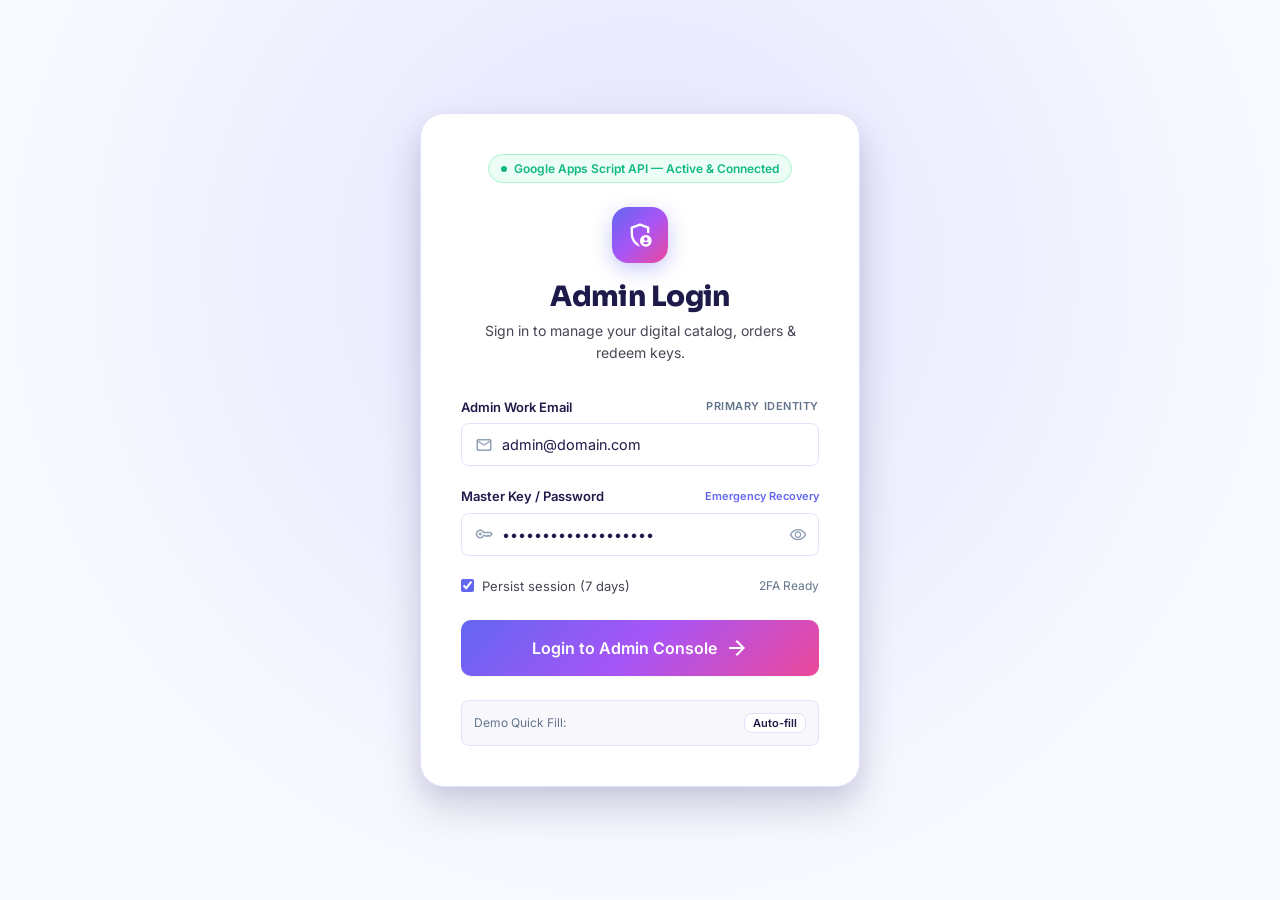
==== admin.html @ 51ca4b5e "Kosongkan seluruh data demo, sediakan dynamic categories dan empty states" ====
<!DOCTYPE html>
<html lang="id">
<head>
  <meta charset="UTF-8">
  <meta name="viewport" content="width=device-width, initial-scale=1.0">
  <title>Console Store Manager — Digital Product Store</title>
  <link rel="stylesheet" href="css/style.css">
  <style>
    /* Styling khusus Admin Screen transitions */
    .admin-tab-content { display: none; }
    .admin-tab-content.active { display: block; animation: modalFadeIn 0.2s ease-out; }
    
    /* Live Preview Floating Card inside Product Modal */
    .preview-phone-mockup {
      border: 1.5px solid var(--border-subtle);
      border-radius: var(--radius-xl);
      padding: 1rem;
      background: var(--surface-subtle);
      max-width: 320px;
    }
  </style>
</head>
<body>

  <!-- ==================== 1. LOGIN SCREEN ==================== -->
  <div id="loginScreen" style="min-height: 100vh; display: flex; align-items: center; justify-content: center; background: radial-gradient(circle at 50% 30%, rgba(99,102,241,0.15) 0%, rgba(248,249,255,1) 70%); padding: 1.5rem;">
    <div style="width: 100%; max-width: 440px; background: #ffffff; border: 1px solid var(--border-subtle); border-radius: var(--radius-2xl); padding: 2.5rem; box-shadow: var(--shadow-xl); position: relative; text-align: center;">
      
      <!-- Connected GAS API status badge -->
      <div style="display: inline-flex; align-items: center; gap: 0.4rem; background: var(--accent-success-bg); color: var(--accent-success); font-size: 0.75rem; font-weight: 600; padding: 0.25rem 0.75rem; border-radius: var(--radius-full); margin-bottom: 1.5rem; border: 1px solid var(--accent-success-border);">
        <span class="badge-dot" style="background: var(--accent-success);"></span>
        Google Apps Script API — Active & Connected
      </div>

      <div style="width: 56px; height: 56px; border-radius: var(--radius-xl); background: var(--brand-gradient); display: flex; align-items: center; justify-content: center; color: #ffffff; margin: 0 auto 1rem; box-shadow: var(--shadow-glow);">
        <span class="material-symbols-outlined" style="font-size: 28px;">admin_panel_settings</span>
      </div>

      <h1 style="font-size: 1.75rem; font-weight: 800; margin-bottom: 0.35rem;">Admin Login</h1>
      <p style="color: var(--text-secondary); font-size: 0.875rem; margin-bottom: 2rem;">
        Sign in to manage your digital catalog, orders & redeem keys.
      </p>

      <form id="loginForm" style="text-align: left;">
        <div class="form-group">
          <div style="display: flex; justify-content: space-between; align-items: center; margin-bottom: 0.35rem;">
            <label class="form-label" for="adminEmail" style="margin-bottom: 0;">Admin Work Email</label>
            <span style="font-size: 0.6875rem; font-weight: 600; color: var(--text-tertiary); letter-spacing: 0.05em;">PRIMARY IDENTITY</span>
          </div>
          <div style="position: relative;">
            <span class="material-symbols-outlined" style="position: absolute; left: 0.85rem; top: 50%; transform: translateY(-50%); color: var(--text-muted); font-size: 18px;">mail</span>
            <input type="email" id="adminEmail" class="form-control" style="padding-left: 2.5rem;" required value="admin@domain.com">
          </div>
        </div>

        <div class="form-group">
          <div style="display: flex; justify-content: space-between; align-items: center; margin-bottom: 0.35rem;">
            <label class="form-label" for="adminPassword" style="margin-bottom: 0;">Master Key / Password</label>
            <a href="#" onclick="alert('Gunakan password yang Anda atur pada file CONFIG di Code.gs GAS.'); return false;" style="font-size: 0.6875rem; color: var(--primary-indigo); font-weight: 600;">Emergency Recovery</a>
          </div>
          <div style="position: relative;">
            <span class="material-symbols-outlined" style="position: absolute; left: 0.85rem; top: 50%; transform: translateY(-50%); color: var(--text-muted); font-size: 18px;">key</span>
            <input type="password" id="adminPassword" class="form-control" style="padding-left: 2.5rem; padding-right: 2.5rem;" required value="password_admin_anda">
            <button type="button" id="togglePasswordBtn" style="position: absolute; right: 0.75rem; top: 50%; transform: translateY(-50%); background: none; border: none; color: var(--text-muted); cursor: pointer;">
              <span class="material-symbols-outlined" style="font-size: 18px;">visibility</span>
            </button>
          </div>
        </div>

        <div style="display: flex; justify-content: space-between; align-items: center; margin-bottom: 1.5rem; font-size: 0.8125rem;">
          <label style="display: flex; align-items: center; gap: 0.5rem; cursor: pointer; color: var(--text-secondary);">
            <input type="checkbox" id="persistSession" checked style="accent-color: var(--primary-indigo);">
            Persist session (7 days)
          </label>
          <span style="color: var(--text-tertiary); font-size: 0.75rem;">2FA Ready</span>
        </div>

        <button type="submit" id="btnLoginSubmit" class="btn btn-primary btn-lg" style="width: 100%; font-size: 1rem;">
          <span>Login to Admin Console</span>
          <span class="material-symbols-outlined">arrow_forward</span>
        </button>

        <!-- Demo auto-fill banner -->
        <div style="margin-top: 1.5rem; background: var(--surface-subtle); border: 1px solid var(--border-subtle); border-radius: var(--radius-md); padding: 0.75rem; display: flex; align-items: center; justify-content: space-between; font-size: 0.75rem;">
          <span style="color: var(--text-tertiary);">Demo Quick Fill:</span>
          <button type="button" class="btn btn-secondary btn-sm" id="btnAutoFillDemo" style="padding: 0.2rem 0.5rem; font-size: 0.6875rem;">
            Auto-fill
          </button>
        </div>

        <div id="loginError" style="margin-top: 1rem; color: var(--accent-danger); font-size: 0.8125rem; text-align: center; display: none;"></div>
      </form>
    </div>
  </div>

  <!-- ==================== 2. MAIN ADMIN DASHBOARD ==================== -->
  <div id="dashboardScreen" class="admin-wrapper" style="display: none;">
    
    <!-- Dark Persistent Sidebar (Linear/Stripe Style) -->
    <aside class="admin-sidebar">
      <div class="sidebar-header">
        <a href="#" class="sidebar-brand">
          <div style="width: 28px; height: 28px; border-radius: var(--radius-sm); background: var(--brand-gradient); display: flex; align-items: center; justify-content: center;">
            <span class="material-symbols-outlined" style="font-size: 16px; color: #fff;">token</span>
          </div>
          <span>DigitalStore</span>
        </a>
        <span class="sidebar-version-pill">GAS v2.4</span>
      </div>

      <ul class="sidebar-nav">
        <li>
          <a class="sidebar-link active" data-tab="overview">
            <div class="sidebar-link-content">
              <span class="material-symbols-outlined">dashboard</span>
              <span>Dashboard Overview</span>
            </div>
          </a>
        </li>
        <li>
          <a class="sidebar-link" data-tab="products">
            <div class="sidebar-link-content">
              <span class="material-symbols-outlined">inventory_2</span>
              <span>Products</span>
            </div>
            <span class="sidebar-count-badge" id="sidebarProductCount" style="background: rgba(255,255,255,0.1); color: #fff;">0</span>
          </a>
        </li>
        <li>
          <a class="sidebar-link" data-tab="orders">
            <div class="sidebar-link-content">
              <span class="material-symbols-outlined">receipt_long</span>
              <span>Orders & Redeem</span>
            </div>
            <span class="sidebar-count-badge" id="sidebarOrderPendingCount" style="background: var(--accent-pending); color: #fff;">0 Pending</span>
          </a>
        </li>
        <li>
          <a class="sidebar-link" data-tab="testimonials">
            <div class="sidebar-link-content">
              <span class="material-symbols-outlined">chat_bubble_outline</span>
              <span>Testimonials</span>
            </div>
            <span class="sidebar-count-badge" id="sidebarReviewCount" style="background: var(--primary-indigo); color: #fff;">0 New</span>
          </a>
        </li>
        <li>
          <a class="sidebar-link" data-tab="reports">
            <div class="sidebar-link-content">
              <span class="material-symbols-outlined">bar_chart</span>
              <span>Reports & Analytics</span>
            </div>
          </a>
        </li>
      </ul>

      <!-- Sidebar Footer -->
      <div class="sidebar-footer">
        <div class="sidebar-sync-status">
          <span class="sidebar-sync-dot"></span>
          <span>GAS Sheets Synced</span>
          <span class="material-symbols-outlined" style="font-size: 14px; margin-left: auto; color: var(--accent-success);">cloud_done</span>
        </div>

        <div class="sidebar-user-card">
          <div style="display: flex; align-items: center; gap: 0.6rem;">
            <div class="sidebar-user-avatar">AM</div>
            <div>
              <div style="font-size: 0.8125rem; font-weight: 700; color: #fff;">Alex Morgan</div>
              <div style="font-size: 0.6875rem; color: #94a3b8;">Store Owner / Admin</div>
            </div>
          </div>
          <button type="button" id="logoutBtn" title="Logout" style="background: none; border: none; color: #94a3b8; cursor: pointer;">
            <span class="material-symbols-outlined" style="font-size: 18px;">logout</span>
          </button>
        </div>
      </div>
    </aside>

    <!-- Main Workspace -->
    <main class="admin-main">
      
      <!-- Top Navigation Bar -->
      <header class="admin-topbar">
        <div style="display: flex; align-items: center; gap: 0.5rem; font-size: 0.8125rem; color: var(--text-tertiary);">
          <span style="font-weight: 600; color: var(--text-primary);">Console</span>
          <span class="material-symbols-outlined" style="font-size: 14px;">chevron_right</span>
          <span id="topbarBreadcrumb">Store Manager</span>
        </div>

        <div style="display: flex; align-items: center; gap: 1rem;">
          <!-- Quick Search -->
          <div style="position: relative; width: 240px;">
            <span class="material-symbols-outlined" style="position: absolute; left: 0.65rem; top: 50%; transform: translateY(-50%); color: var(--text-muted); font-size: 16px;">search</span>
            <input type="text" placeholder="Quick Search... ⌘K" style="width: 100%; padding: 0.4rem 0.65rem 0.4rem 2.2rem; font-size: 0.8125rem; border: 1px solid var(--border-subtle); border-radius: var(--radius-md); background: var(--surface-subtle); outline: none;">
          </div>

          <!-- Force Sync Button -->
          <button type="button" class="btn btn-secondary btn-sm" id="btnForceSync" style="gap: 0.35rem;">
            <span class="material-symbols-outlined" style="font-size: 16px; color: #f59e0b;">bolt</span>
            <span>Force Sync GAS</span>
          </button>

          <!-- View Store Link -->
          <a href="index.html" target="_blank" class="btn btn-outline btn-sm">
            <span class="material-symbols-outlined" style="font-size: 16px;">open_in_new</span>
            <span>View Public Store</span>
          </a>
        </div>
      </header>

      <!-- Content Views (Tabs) -->
      <div class="admin-content-body">

        <!-- ==================== TAB 1: OVERVIEW ==================== -->
        <section id="tab-overview" class="admin-tab-content active">
          <div style="display: flex; justify-content: space-between; align-items: center; margin-bottom: 2rem;">
            <div>
              <div style="display: flex; align-items: center; gap: 0.5rem;">
                <h1 style="font-size: 1.75rem; font-weight: 800;">Welcome to Admin Console 👋</h1>
                <span class="badge badge-success" style="font-size: 0.6875rem;">LIVE</span>
              </div>
              <p style="color: var(--text-secondary); font-size: 0.875rem;">
                Ringkasan performa toko Anda • <span style="color: var(--accent-success);">● Terhubung Real-time ke Google Apps Script & Sheets</span>
              </p>
            </div>

            <div style="display: flex; gap: 0.75rem;">
              <button type="button" class="btn btn-secondary btn-sm" onclick="alert('Laporan diunduh dalam format CSV.');">
                <span class="material-symbols-outlined" style="font-size: 16px;">download</span>
                Download Daily Report
              </button>
              <button type="button" class="btn btn-primary btn-sm" id="btnQuickAddProduct">
                <span class="material-symbols-outlined" style="font-size: 16px;">add</span>
                Create New Product
              </button>
            </div>
          </div>

          <!-- 4 KPI Cards -->
          <div class="admin-kpi-grid">
            <div class="kpi-card">
              <div class="kpi-card-header">
                <span class="kpi-title">TOTAL REVENUE</span>
                <div class="kpi-icon-box" style="background: rgba(99,102,241,0.1); color: var(--primary-indigo);">
                  <span class="material-symbols-outlined">payments</span>
                </div>
              </div>
              <div class="kpi-value" id="kpiTotalRevenue">Rp 0</div>
              <div class="kpi-footer">
                <span style="color: var(--text-tertiary); font-weight: 500;">Berdasarkan pesanan terverifikasi</span>
              </div>
            </div>

            <div class="kpi-card">
              <div class="kpi-card-header">
                <span class="kpi-title">PENDING ORDERS</span>
                <div class="kpi-icon-box" style="background: rgba(245,158,11,0.1); color: var(--accent-pending);">
                  <span class="material-symbols-outlined">hourglass_top</span>
                </div>
              </div>
              <div class="kpi-value" id="kpiPendingOrders">0 Orders</div>
              <div class="kpi-footer">
                <span id="kpiPendingSub" style="color: var(--text-tertiary); font-size: 0.75rem;">Menunggu konfirmasi admin</span>
              </div>
            </div>

            <div class="kpi-card">
              <div class="kpi-card-header">
                <span class="kpi-title">REDEEMED CODES</span>
                <div class="kpi-icon-box" style="background: rgba(16,185,129,0.1); color: var(--accent-success);">
                  <span class="material-symbols-outlined">vpn_key</span>
                </div>
              </div>
              <div class="kpi-value" id="kpiRedeemedCodes">0</div>
              <div class="kpi-footer">
                <span style="color: var(--text-tertiary); font-size: 0.75rem;">Kode sukses ditukar pembeli</span>
              </div>
            </div>

            <div class="kpi-card">
              <div class="kpi-card-header">
                <span class="kpi-title">STOREFRONT VISITS</span>
                <div class="kpi-icon-box" style="background: rgba(236,72,153,0.1); color: #ec4899;">
                  <span class="material-symbols-outlined">visibility</span>
                </div>
              </div>
              <div class="kpi-value" id="kpiVisits">0</div>
              <div class="kpi-footer">
                <span style="color: var(--text-tertiary); font-size: 0.75rem;">Total kunjungan tercatat</span>
              </div>
            </div>
          </div>

          <!-- Charts Row -->
          <div style="display: grid; grid-template-columns: 2fr 1fr; gap: 1.5rem; margin-bottom: 2rem;">
            <!-- Sales Velocity Chart Mockup -->
            <div style="background: #ffffff; border: 1px solid var(--border-subtle); border-radius: var(--radius-xl); padding: 1.5rem; box-shadow: var(--shadow-sm);">
              <div style="display: flex; justify-content: space-between; align-items: center; margin-bottom: 1.5rem;">
                <div>
                  <h3 style="font-size: 1.05rem; font-weight: 700;">Sales & Revenue Velocity</h3>
                  <p style="font-size: 0.75rem; color: var(--text-tertiary);">Daily volume from automated checkout funnel</p>
                </div>
                <span class="badge" style="background: var(--surface-subtle); border: 1px solid var(--border-subtle); font-size: 0.75rem;">Last 7 Days</span>
              </div>

              <!-- Visual SVG Line Chart Wave -->
              <div style="height: 160px; width: 100%; position: relative; display: flex; align-items: flex-end;">
                <svg viewBox="0 0 500 150" style="width: 100%; height: 100%; overflow: visible;">
                  <defs>
                    <linearGradient id="gradRevenue" x1="0" y1="0" x2="0" y2="1">
                      <stop offset="0%" stop-color="#6366f1" stop-opacity="0.3"/>
                      <stop offset="100%" stop-color="#6366f1" stop-opacity="0.0"/>
                    </linearGradient>
                  </defs>
                  <path d="M0,120 Q80,100 150,70 T300,50 T420,20 T500,60 L500,150 L0,150 Z" fill="url(#gradRevenue)" />
                  <path d="M0,120 Q80,100 150,70 T300,50 T420,20 T500,60" fill="none" stroke="#6366f1" stroke-width="3" />
                  <circle cx="420" cy="20" r="5" fill="#a855f7" stroke="#ffffff" stroke-width="2" />
                </svg>
                <div style="position: absolute; right: 60px; top: 0px; background: #0f0e26; color: #fff; padding: 0.35rem 0.65rem; border-radius: 6px; font-size: 0.6875rem; font-family: 'JetBrains Mono', monospace;">
                  SABTU • 12 ORDERS<br><strong>Rp 4.200.000</strong>
                </div>
              </div>

              <div style="display: flex; justify-content: space-between; font-size: 0.75rem; color: var(--text-tertiary); margin-top: 1rem; border-top: 1px solid var(--border-subtle); padding-top: 0.75rem;">
                <span>Sen</span><span>Sel</span><span>Rab</span><span>Kam</span><span>Jum</span><strong style="color: var(--primary-indigo);">Sab</strong><span>Min</span>
              </div>
            </div>

            <!-- Daily Visits Distribution -->
            <div style="background: #ffffff; border: 1px solid var(--border-subtle); border-radius: var(--radius-xl); padding: 1.5rem; box-shadow: var(--shadow-sm); display: flex; flex-direction: column; justify-content: space-between;">
              <div>
                <div style="display: flex; justify-content: space-between; align-items: baseline;">
                  <span style="font-size: 0.6875rem; font-weight: 700; color: var(--text-tertiary); letter-spacing: 0.05em; text-transform: uppercase;">STOREFRONT TRAFFIC</span>
                  <strong style="font-size: 1.15rem; font-family: 'Sora', sans-serif;">1.280</strong>
                </div>
                <h3 style="font-size: 0.95rem; font-weight: 700; margin-top: 0.25rem;">Daily Visits Distribution</h3>
              </div>

              <!-- Bar Distribution -->
              <div style="display: flex; align-items: flex-end; justify-content: space-between; height: 100px; padding: 1rem 0; gap: 0.35rem;">
                <div style="width: 14%; height: 35%; background: #e0e7ff; border-radius: 4px;"></div>
                <div style="width: 14%; height: 55%; background: #c7d2fe; border-radius: 4px;"></div>
                <div style="width: 14%; height: 75%; background: #818cf8; border-radius: 4px;"></div>
                <div style="width: 14%; height: 65%; background: #6366f1; border-radius: 4px;"></div>
                <div style="width: 14%; height: 85%; background: #4f46e5; border-radius: 4px;"></div>
                <div style="width: 14%; height: 100%; background: var(--brand-gradient); border-radius: 4px; position: relative;">
                  <span style="position: absolute; top: -18px; left: 50%; transform: translateX(-50%); font-size: 0.625rem; font-weight: 700; color: #ec4899;">PEAK</span>
                </div>
                <div style="width: 14%; height: 40%; background: #e0e7ff; border-radius: 4px;"></div>
              </div>

              <div style="background: var(--surface-subtle); border-radius: var(--radius-md); padding: 0.75rem; font-size: 0.75rem; display: flex; justify-content: space-between; align-items: center;">
                <span>Peak buying window: <strong>19:30 – 21:15 WIB</strong></span>
                <span style="color: var(--accent-success); font-weight: 600;">24.2% conversions</span>
              </div>
            </div>
          </div>

          <!-- Latest Incoming Orders Table -->
          <div class="data-table-card">
            <div class="table-head-bar">
              <div>
                <div style="display: flex; align-items: center; gap: 0.5rem;">
                  <h3 style="font-size: 1.05rem; font-weight: 700;">Latest Incoming Orders</h3>
                  <span class="badge badge-pending" style="font-size: 0.6875rem;">3 Verifikasi Pending</span>
                </div>
                <p style="font-size: 0.75rem; color: var(--text-tertiary);">Orders captured via Google Apps Script webhooks</p>
              </div>
              <button type="button" class="btn btn-outline btn-sm" onclick="switchAdminTab('orders');">
                View All Orders ↗
              </button>
            </div>

            <div class="data-table-wrap">
              <table class="admin-table">
                <thead>
                  <tr>
                    <th>ID Pesanan</th>
                    <th>Customer</th>
                    <th>Produk Digital</th>
                    <th>Jumlah</th>
                    <th>Status Bayar</th>
                    <th>Kode Redeem</th>
                    <th style="text-align: right;">Aksi</th>
                  </tr>
                </thead>
                <tbody id="overviewLatestOrders">
                  <!-- Injected via admin.js -->
                </tbody>
              </table>
            </div>
          </div>
        </section>


        <!-- ==================== TAB 2: PRODUCTS ==================== -->
        <section id="tab-products" class="admin-tab-content">
          <div style="display: flex; justify-content: space-between; align-items: center; margin-bottom: 2rem;">
            <div>
              <div style="display: flex; align-items: center; gap: 0.5rem;">
                <h1 style="font-size: 1.75rem; font-weight: 800;">Product Catalog</h1>
                <span class="badge badge-brand" id="prodCatalogBadge">14 Total</span>
                <span class="badge badge-success" style="font-size: 0.6875rem;">● GAS Auto-Synced</span>
              </div>
              <p style="color: var(--text-secondary); font-size: 0.875rem;">Manage, edit pricing, upload thumbnails to Google Drive, and monitor digital delivery assets.</p>
            </div>

            <div style="display: flex; gap: 0.75rem;">
              <button type="button" class="btn btn-secondary btn-sm" onclick="alert('Export katalog ke CSV berhasil.');">
                <span class="material-symbols-outlined" style="font-size: 16px;">download</span> Export CSV
              </button>
              <button type="button" class="btn btn-primary btn-sm" id="btnOpenAddProduct">
                <span class="material-symbols-outlined" style="font-size: 16px;">add</span> Add New Product
              </button>
            </div>
          </div>

          <!-- Product Filters & Search Bar -->
          <div style="background: #ffffff; border: 1px solid var(--border-subtle); border-radius: var(--radius-xl); padding: 0.85rem 1.25rem; display: flex; align-items: center; justify-content: space-between; gap: 1rem; margin-bottom: 1.5rem; flex-wrap: wrap;">
            <div style="position: relative; flex: 1; min-width: 250px;">
              <span class="material-symbols-outlined" style="position: absolute; left: 0.75rem; top: 50%; transform: translateY(-50%); color: var(--text-muted); font-size: 18px;">search</span>
              <input type="text" id="adminProductSearch" class="form-control" placeholder="Search by product name, SKU..." style="padding-left: 2.4rem; padding-top: 0.45rem; padding-bottom: 0.45rem;">
            </div>

            <div style="display: flex; gap: 0.5rem;">
              <select id="adminProductCatFilter" class="form-control" style="width: auto; padding: 0.45rem 0.85rem; font-size: 0.8125rem;">
                <option value="">Category: All</option>
                <option value="UI & Design System">UI & Design System</option>
                <option value="Productivity & Notion">Productivity & Notion</option>
                <option value="Automation Scripts">Automation Scripts</option>
                <option value="3D & Blender">3D & Blender</option>
                <option value="E-Books">E-Books</option>
              </select>

              <select id="adminProductStatusFilter" class="form-control" style="width: auto; padding: 0.45rem 0.85rem; font-size: 0.8125rem;">
                <option value="">Status: All Statuses</option>
                <option value="Aktif">Active</option>
                <option value="Nonaktif">Draft / Inactive</option>
              </select>
            </div>
          </div>

          <!-- Products Table -->
          <div class="data-table-card">
            <div class="data-table-wrap">
              <table class="admin-table">
                <thead>
                  <tr>
                    <th>Produk & Thumbnail</th>
                    <th>Kategori</th>
                    <th>Harga</th>
                    <th>Penjualan</th>
                    <th>Status Storefront</th>
                    <th>Drive Asset</th>
                    <th style="text-align: right;">Aksi</th>
                  </tr>
                </thead>
                <tbody id="adminProductsTable">
                  <!-- Injected via admin.js -->
                </tbody>
              </table>
            </div>
          </div>
        </section>


        <!-- ==================== TAB 3: ORDERS & REDEEM DISPATCH ==================== -->
        <section id="tab-orders" class="admin-tab-content">
          <div style="display: flex; justify-content: space-between; align-items: center; margin-bottom: 2rem;">
            <div>
              <span style="font-size: 0.75rem; font-weight: 700; color: var(--primary-indigo); letter-spacing: 0.06em; text-transform: uppercase;">FULFILLMENT CENTER</span>
              <h1 style="font-size: 1.75rem; font-weight: 800;">Order Verification & Redeem Code Dispatch</h1>
              <p style="color: var(--text-secondary); font-size: 0.875rem;">Review payment proofs, confirm transactions, auto-generate unique 16-character redeem keys, and manage fulfillment.</p>
            </div>

            <div style="display: flex; gap: 0.75rem;">
              <button type="button" class="btn btn-secondary btn-sm" onclick="alert('Export order CSV selesai.');">
                <span class="material-symbols-outlined" style="font-size: 16px;">download</span> Export CSV
              </button>
              <button type="button" class="btn btn-primary btn-sm" onclick="openManualOrderModal();">
                <span class="material-symbols-outlined" style="font-size: 16px;">add</span> Add Manual Order Entry
              </button>
            </div>
          </div>

          <!-- Top Status Filters Tabs -->
          <div style="display: flex; gap: 0.75rem; margin-bottom: 1.5rem; flex-wrap: wrap;">
            <button type="button" class="category-pill active" data-order-status="all">All (156)</button>
            <button type="button" class="category-pill" data-order-status="Menunggu" style="color: #b45309; background: #fef3c7;">● Menunggu Verifikasi (3)</button>
            <button type="button" class="category-pill" data-order-status="Terverifikasi">Terverifikasi (149)</button>
            <button type="button" class="category-pill" data-order-status="Dibatalkan">Dibatalkan (4)</button>
          </div>

          <!-- Order Verification Workspace Box (Shown when checking pending order) -->
          <div id="orderVerificationWorkspace" style="display: none; background: #ffffff; border: 2px solid var(--primary-indigo); border-radius: var(--radius-2xl); padding: 2rem; box-shadow: var(--shadow-lg); margin-bottom: 2rem; position: relative;">
            <div style="display: flex; justify-content: space-between; align-items: center; margin-bottom: 1.5rem;">
              <div style="display: flex; align-items: center; gap: 0.6rem;">
                <span class="badge-dot" style="background: var(--primary-indigo);"></span>
                <h3 style="font-size: 1.15rem; font-weight: 700;">Order Verification Workspace</h3>
                <span class="badge-code" id="workTrxId">#ORD-9821</span>
              </div>
              <button type="button" class="btn btn-secondary btn-sm" onclick="closeWorkspace();">
                <span class="material-symbols-outlined" style="font-size: 16px;">close</span> Tutup
              </button>
            </div>

            <div style="display: grid; grid-template-columns: 1fr 1.2fr; gap: 2rem;">
              <!-- Proof Transfer Left Column -->
              <div style="background: var(--surface-subtle); border: 1px solid var(--border-subtle); border-radius: var(--radius-xl); padding: 1.5rem;">
                <div style="display: flex; justify-content: space-between; align-items: center; margin-bottom: 1rem;">
                  <span style="font-size: 0.8125rem; font-weight: 700;">Bukti Pembayaran / Payment Proof</span>
                  <span class="badge badge-brand" style="font-size: 0.6875rem;">BCA Transfer</span>
                </div>

                <div style="background: #ffffff; border: 1px solid var(--border-subtle); border-radius: var(--radius-md); padding: 1rem; margin-bottom: 1rem;">
                  <div style="font-size: 0.75rem; color: var(--text-tertiary); margin-bottom: 0.25rem;">REKENING TUJUAN</div>
                  <div style="font-weight: 700; font-size: 0.9rem;">8820192xxx (Store Owner)</div>
                  <div style="display: flex; justify-content: space-between; margin-top: 0.6rem; font-size: 0.8125rem;">
                    <span>Jumlah Transfer:</span>
                    <strong id="workNominal" style="color: var(--primary-indigo);">Rp 149.000</strong>
                  </div>
                  <div style="display: flex; justify-content: space-between; margin-top: 0.25rem; font-size: 0.8125rem;">
                    <span>Pengirim:</span>
                    <strong id="workCustomer">Budi Santoso</strong>
                  </div>
                </div>

                <!-- Simulation Proof Thumbnail -->
                <div style="border-radius: var(--radius-md); overflow: hidden; border: 1px solid var(--border-subtle); height: 160px; background: #e2e8f0; position: relative;">
                  <img src="https://images.unsplash.com/photo-1554224155-8d04cb21cd6c?w=600&auto=format&fit=crop&q=80" alt="Bukti Transfer" style="width: 100%; height: 100%; object-fit: cover;">
                  <div style="position: absolute; bottom: 0.5rem; right: 0.5rem; background: rgba(0,0,0,0.7); color: #fff; padding: 0.2rem 0.5rem; font-size: 0.6875rem; border-radius: 4px;">
                    Preview Bukti Mutasi
                  </div>
                </div>
              </div>

              <!-- Action & Dispatch Key Right Column -->
              <div>
                <div style="display: flex; align-items: center; justify-content: space-between; margin-bottom: 1rem;">
                  <h4 style="font-size: 1rem; font-weight: 700;">Automated Verification & Redeem Dispatch</h4>
                  <span class="badge badge-brand" style="font-size: 0.6875rem;">GAS v2.4 Ready</span>
                </div>

                <div style="display: flex; flex-direction: column; gap: 0.75rem; margin-bottom: 1.5rem; font-size: 0.8125rem;">
                  <div style="display: flex; align-items: center; gap: 0.5rem; color: var(--accent-success);">
                    <span class="material-symbols-outlined" style="font-size: 18px;">check_circle</span>
                    <span><strong>Step 1:</strong> Status Database Sync — Sheet 'Pesanan' akan diupdate ke 'Terverifikasi'.</span>
                  </div>
                  <div style="display: flex; align-items: center; gap: 0.5rem; color: var(--accent-success);">
                    <span class="material-symbols-outlined" style="font-size: 18px;">check_circle</span>
                    <span><strong>Step 2:</strong> Generate Unique Alphanumeric Key — Cryptographically secure.</span>
                  </div>
                  
                  <div style="background: var(--surface-subtle); border: 1.5px solid var(--border-subtle); border-radius: var(--radius-md); padding: 0.75rem 1rem; display: flex; align-items: center; justify-content: space-between; margin-top: 0.35rem;">
                    <div>
                      <div style="font-size: 0.6875rem; color: var(--text-tertiary); font-weight: 600;">GENERATED REDEEM KEY:</div>
                      <div id="workKeyPreview" style="font-family: 'JetBrains Mono', monospace; font-weight: 700; font-size: 1rem; color: var(--primary-indigo);">RED-NOTION-9821-XQ</div>
                    </div>
                    <span class="badge badge-success" style="font-size: 0.6875rem;">✓ Valid</span>
                  </div>

                  <div style="display: flex; align-items: center; gap: 0.5rem; color: var(--text-secondary); margin-top: 0.25rem;">
                    <span class="material-symbols-outlined" style="font-size: 18px; color: #f59e0b;">send</span>
                    <span><strong>Step 3:</strong> Siap kirim pesan template WhatsApp / Email ke customer.</span>
                  </div>
                </div>

                <!-- Action Confirmation Buttons -->
                <div style="display: flex; gap: 1rem;">
                  <button type="button" id="btnConfirmVerification" class="btn btn-success btn-lg" style="flex: 1.5; font-size: 0.95rem;">
                    <span class="material-symbols-outlined">check_circle</span>
                    <span>Confirm Verification & Dispatch Code</span>
                  </button>
                  <button type="button" id="btnRejectOrder" class="btn btn-danger btn-lg" style="flex: 1; font-size: 0.95rem;">
                    <span class="material-symbols-outlined">cancel</span>
                    <span>Reject / Invalid</span>
                  </button>
                </div>
              </div>
            </div>
          </div>

          <!-- Orders Table -->
          <div class="data-table-card">
            <div class="data-table-wrap">
              <table class="admin-table">
                <thead>
                  <tr>
                    <th>Order ID</th>
                    <th>Tanggal & Waktu</th>
                    <th>Customer & Kontak</th>
                    <th>Produk Digital</th>
                    <th>Total Transfer</th>
                    <th>Status</th>
                    <th>Kode Redeem</th>
                    <th style="text-align: right;">Aksi</th>
                  </tr>
                </thead>
                <tbody id="adminOrdersTable">
                  <!-- Injected via admin.js -->
                </tbody>
              </table>
            </div>
          </div>
        </section>


        <!-- ==================== TAB 4: TESTIMONIALS ==================== -->
        <section id="tab-testimonials" class="admin-tab-content">
          <div style="display: flex; justify-content: space-between; align-items: center; margin-bottom: 2rem;">
            <div>
              <span style="font-size: 0.75rem; font-weight: 700; color: var(--primary-indigo); letter-spacing: 0.06em; text-transform: uppercase;">SISTEM KURASI ULASAN PRODUK</span>
              <h1 style="font-size: 1.75rem; font-weight: 800;">Moderasi Testimoni & Review</h1>
              <p style="color: var(--text-secondary); font-size: 0.875rem;">Review dan publikasikan ulasan dari pembeli produk digital sebelum tampil secara real-time di etalase toko & Google Sheets database.</p>
            </div>

            <div style="display: flex; align-items: center; gap: 1.5rem;">
              <label style="display: flex; align-items: center; gap: 0.5rem; font-size: 0.8125rem; font-weight: 600; cursor: pointer;">
                <input type="checkbox" id="autoApproveToggle" style="accent-color: var(--primary-indigo);">
                Auto-approve Verified
              </label>
              <button type="button" class="btn btn-secondary btn-sm" onclick="alert('Export testimoni berhasil.');">
                <span class="material-symbols-outlined" style="font-size: 16px;">download</span> Export CSV
              </button>
            </div>
          </div>

          <!-- 4 Review Stats -->
          <div class="admin-kpi-grid">
            <div class="kpi-card">
              <span class="kpi-title">PENDING REVIEWS</span>
              <div class="kpi-value" id="revPendingCount" style="color: #f59e0b;">5</div>
              <div class="kpi-footer" style="color: #f59e0b;">● Menunggu Moderasi</div>
            </div>
            <div class="kpi-card">
              <span class="kpi-title">APPROVED / LIVE</span>
              <div class="kpi-value" id="revApprovedCount" style="color: var(--accent-success);">42</div>
              <div class="kpi-footer" style="color: var(--accent-success);">✓ Disetujui & Tayang</div>
            </div>
            <div class="kpi-card">
              <span class="kpi-title">AVERAGE STORE RATING</span>
              <div class="kpi-value">4.9 <span style="font-size: 1rem; color: var(--text-tertiary);">/ 5.0</span></div>
              <div class="kpi-footer">★★★★★ (48 Total)</div>
            </div>
            <div class="kpi-card">
              <span class="kpi-title">REJECTED / SPAM</span>
              <div class="kpi-value" id="revRejectedCount" style="color: var(--accent-danger);">3</div>
              <div class="kpi-footer" style="color: var(--accent-danger);">🚫 Ulasan Ditolak</div>
            </div>
          </div>

          <!-- Moderation Queue Cards -->
          <div style="margin-bottom: 1.5rem;">
            <h3 style="font-size: 1.15rem; font-weight: 700; margin-bottom: 1rem;">Daftar Antrean Moderasi</h3>
            <div id="testimoniModerationList" style="display: flex; flex-direction: column; gap: 1rem;">
              <!-- Injected via admin.js -->
            </div>
          </div>
        </section>


        <!-- ==================== TAB 5: REPORTS & ANALYTICS ==================== -->
        <section id="tab-reports" class="admin-tab-content">
          <div style="display: flex; justify-content: space-between; align-items: center; margin-bottom: 2rem;">
            <div>
              <span style="font-size: 0.75rem; font-weight: 700; color: var(--primary-indigo); letter-spacing: 0.06em; text-transform: uppercase;">TELEMETRI REALTIME • LIVE GOOGLE SHEETS DATA</span>
              <h1 style="font-size: 1.75rem; font-weight: 800;">Laporan Penjualan & Analitik Toko</h1>
              <p style="color: var(--text-secondary); font-size: 0.875rem;">Pantau performa omset, tren konversi pesanan, dan trafik pengunjung yang terhubung langsung dengan Google Sheets.</p>
            </div>

            <div style="display: flex; gap: 0.75rem;">
              <select class="form-control" style="width: auto; padding: 0.45rem 0.85rem; font-size: 0.8125rem;">
                <option>30 Hari Terakhir</option>
                <option>Bulan Ini</option>
                <option>Sepanjang Waktu</option>
              </select>
              <button type="button" class="btn btn-secondary btn-sm" onclick="alert('Export PDF analitik siap.');">
                <span class="material-symbols-outlined" style="font-size: 16px;">picture_as_pdf</span> Export PDF
              </button>
            </div>
          </div>

          <!-- 4 Metrics -->
          <div class="admin-kpi-grid">
            <div class="kpi-card">
              <span class="kpi-title">GROSS REVENUE</span>
              <div class="kpi-value" id="repGrossRev">Rp 48.750.000</div>
              <div class="kpi-footer"><span style="color: var(--accent-success); font-weight: 600;">↗ +18.4%</span> vs bulan lalu</div>
            </div>
            <div class="kpi-card">
              <span class="kpi-title">TOTAL PENGUNJUNG</span>
              <div class="kpi-value" id="repTotalVisits">3.420</div>
              <div class="kpi-footer"><span style="color: var(--accent-success); font-weight: 600;">↗ +12.6%</span> vs bulan lalu</div>
            </div>
            <div class="kpi-card">
              <span class="kpi-title">CONVERSION RATE</span>
              <div class="kpi-value">4.85%</div>
              <div class="kpi-footer"><span style="color: var(--accent-success); font-weight: 600;">↗ +0.8%</span> 166 transaksi sukses</div>
            </div>
            <div class="kpi-card">
              <span class="kpi-title">AVG. ORDER VALUE (AOV)</span>
              <div class="kpi-value">Rp 293.670</div>
              <div class="kpi-footer">Produk terlaris: Notion Bundle</div>
            </div>
          </div>

          <!-- Transaction Log -->
          <div class="data-table-card">
            <div class="table-head-bar">
              <h3 style="font-size: 1.05rem; font-weight: 700;">Log Transaksi Terbaru & Status Redeem</h3>
              <input type="text" placeholder="Cari ID transaksi..." style="padding: 0.4rem 0.8rem; font-size: 0.8125rem; border: 1px solid var(--border-subtle); border-radius: var(--radius-md);">
            </div>
            <div class="data-table-wrap">
              <table class="admin-table">
                <thead>
                  <tr>
                    <th>ID Pesanan</th>
                    <th>Tanggal & Waktu</th>
                    <th>Customer & Kontak</th>
                    <th>Produk Digital</th>
                    <th>Nominal</th>
                    <th>Status Pembayaran</th>
                    <th>Kode Redeem</th>
                  </tr>
                </thead>
                <tbody id="reportsTransactionTable">
                  <!-- Injected via admin.js -->
                </tbody>
              </table>
            </div>
          </div>
        </section>

      </div>
    </main>
  </div>

  <!-- ==================== 3. MODAL ADD / EDIT PRODUCT (4-STEP WIREFRAME) ==================== -->
  <div id="productModal" class="modal-overlay">
    <div class="modal-card" style="max-width: 820px;">
      <div class="modal-header">
        <div>
          <div style="font-size: 0.75rem; color: var(--text-tertiary); margin-bottom: 0.2rem;">Catalog > Products > Form</div>
          <h2 id="modalProductTitle" style="font-size: 1.35rem; font-weight: 800;">Edit Digital Product</h2>
        </div>
        <button type="button" class="modal-close-btn" id="btnCloseProductModal">
          <span class="material-symbols-outlined" style="font-size: 20px;">close</span>
        </button>
      </div>

      <div class="modal-body" style="padding: 2rem;">
        <form id="productForm">
          <input type="hidden" id="editProductId">

          <div style="display: grid; grid-template-columns: 1.5fr 1fr; gap: 2rem;">
            <!-- Left Form Controls (4 Steps) -->
            <div>
              <!-- Step 1: General Info -->
              <div style="background: var(--surface-subtle); border: 1px solid var(--border-subtle); border-radius: var(--radius-xl); padding: 1.25rem; margin-bottom: 1.5rem;">
                <div style="display: flex; align-items: center; gap: 0.5rem; margin-bottom: 1rem;">
                  <span style="width: 22px; height: 22px; border-radius: 50%; background: var(--primary-indigo); color: #fff; display: flex; align-items: center; justify-content: center; font-size: 0.75rem; font-weight: 700;">1</span>
                  <strong style="font-size: 0.95rem;">General Product Information</strong>
                </div>

                <div class="form-group">
                  <label class="form-label" for="prodName">Product Name *</label>
                  <input type="text" id="prodName" class="form-control" required placeholder="Figma UI Kit Pro 2025">
                </div>

                <div style="display: grid; grid-template-columns: 1fr 1fr; gap: 0.75rem;">
                  <div class="form-group">
                    <label class="form-label" for="prodKategori">Category *</label>
                    <select id="prodKategori" class="form-control" required>
                      <option value="UI & Design System">UI & Design System</option>
                      <option value="Productivity & Notion">Productivity & Notion</option>
                      <option value="Automation Scripts">Automation Scripts</option>
                      <option value="3D & Blender">3D & Blender</option>
                      <option value="E-Books">E-Books</option>
                    </select>
                  </div>
                  <div class="form-group">
                    <label class="form-label">SKU / Tag</label>
                    <input type="text" id="prodSKU" class="form-control" placeholder="DIGI-2025-PRO" style="font-family: 'JetBrains Mono', monospace;">
                  </div>
                </div>

                <div class="form-group" style="margin-bottom: 0;">
                  <label class="form-label" for="prodDesc">Description & Value Proposition</label>
                  <textarea id="prodDesc" class="form-control" rows="3" placeholder="Jelaskan spesifikasi dan keunggulan produk..."></textarea>
                </div>
              </div>

              <!-- Step 2: Pricing & Inventory -->
              <div style="background: var(--surface-subtle); border: 1px solid var(--border-subtle); border-radius: var(--radius-xl); padding: 1.25rem; margin-bottom: 1.5rem;">
                <div style="display: flex; align-items: center; gap: 0.5rem; margin-bottom: 1rem;">
                  <span style="width: 22px; height: 22px; border-radius: 50%; background: var(--primary-indigo); color: #fff; display: flex; align-items: center; justify-content: center; font-size: 0.75rem; font-weight: 700;">2</span>
                  <strong style="font-size: 0.95rem;">Pricing & Storefront Visibility</strong>
                </div>

                <div style="display: grid; grid-template-columns: 1fr 1fr; gap: 0.75rem;">
                  <div class="form-group">
                    <label class="form-label" for="prodHarga">Selling Price (Rp) *</label>
                    <input type="number" id="prodHarga" class="form-control" required placeholder="299000">
                  </div>
                  <div class="form-group">
                    <label class="form-label" for="prodStatus">Status Storefront</label>
                    <select id="prodStatus" class="form-control">
                      <option value="Aktif">Active on Storefront</option>
                      <option value="Nonaktif">Draft / Inactive</option>
                    </select>
                  </div>
                </div>
              </div>

              <!-- Step 3: Thumbnail Drive Upload/URL -->
              <div style="background: var(--surface-subtle); border: 1px solid var(--border-subtle); border-radius: var(--radius-xl); padding: 1.25rem; margin-bottom: 1.5rem;">
                <div style="display: flex; align-items: center; gap: 0.5rem; margin-bottom: 1rem;">
                  <span style="width: 22px; height: 22px; border-radius: 50%; background: var(--primary-indigo); color: #fff; display: flex; align-items: center; justify-content: center; font-size: 0.75rem; font-weight: 700;">3</span>
                  <strong style="font-size: 0.95rem;">Thumbnail Media (Google Drive)</strong>
                </div>

                <div class="form-group" style="margin-bottom: 0;">
                  <label class="form-label" for="prodThumbnail">Thumbnail Image URL / Drive Link</label>
                  <input type="url" id="prodThumbnail" class="form-control" placeholder="https://images.unsplash.com/... atau Drive URL">
                  <div style="font-size: 0.75rem; color: var(--text-tertiary); margin-top: 0.35rem;">
                    URL publik gambar cover aset digital untuk etalase landing page.
                  </div>
                </div>
              </div>

              <!-- Step 4: Protected Download Asset URL -->
              <div style="background: var(--surface-subtle); border: 1px solid var(--border-subtle); border-radius: var(--radius-xl); padding: 1.25rem;">
                <div style="display: flex; align-items: center; justify-content: space-between; margin-bottom: 1rem;">
                  <div style="display: flex; align-items: center; gap: 0.5rem;">
                    <span style="width: 22px; height: 22px; border-radius: 50%; background: var(--primary-indigo); color: #fff; display: flex; align-items: center; justify-content: center; font-size: 0.75rem; font-weight: 700;">4</span>
                    <strong style="font-size: 0.95rem;">Protected Digital Asset URL</strong>
                  </div>
                  <span class="badge badge-brand" style="font-size: 0.6875rem;">🔒 Vault Encrypted</span>
                </div>

                <div class="form-group" style="margin-bottom: 0;">
                  <label class="form-label" for="prodLink">Secure Destination Download Link (Google Drive) *</label>
                  <input type="url" id="prodLink" class="form-control" required placeholder="https://drive.google.com/drive/folders/...">
                  <div style="font-size: 0.75rem; color: #0369a1; background: var(--accent-info-bg); padding: 0.5rem; border-radius: 4px; margin-top: 0.5rem;">
                    🛡️ <strong>Critical Security Architecture:</strong> Link ini tersimpan aman di Google Sheets dan HANYA diberikan ke customer setelah menukarkan kode redeem valid.
                  </div>
                </div>
              </div>
            </div>

            <!-- Right Live Preview Card -->
            <div>
              <div style="position: sticky; top: 1rem;">
                <div style="font-size: 0.75rem; font-weight: 700; color: var(--text-tertiary); text-transform: uppercase; margin-bottom: 0.5rem; display: flex; align-items: center; gap: 0.35rem;">
                  <span class="material-symbols-outlined" style="font-size: 16px;">visibility</span> Storefront Live Preview
                </div>

                <div class="preview-phone-mockup">
                  <div style="border-radius: var(--radius-lg); overflow: hidden; background: #e2e8f0; height: 130px; margin-bottom: 0.75rem;">
                    <img id="livePreviewImg" src="https://images.unsplash.com/photo-1507238691740-187a5b1d37b8?w=300&auto=format&fit=crop&q=80" alt="Preview" style="width: 100%; height: 100%; object-fit: cover;">
                  </div>
                  <span class="badge badge-brand" id="livePreviewCat" style="font-size: 0.6875rem; margin-bottom: 0.35rem;">UI & Design</span>
                  <div id="livePreviewTitle" style="font-size: 0.95rem; font-weight: 700; line-height: 1.3; margin-bottom: 0.5rem;">Figma UI Kit Pro 2025</div>
                  <div id="livePreviewPrice" style="font-family: 'Sora', sans-serif; font-weight: 800; color: var(--primary-indigo); font-size: 1.15rem; margin-bottom: 0.75rem;">Rp 299.000</div>
                  <button type="button" class="btn btn-primary btn-sm" style="width: 100%; pointer-events: none;">Beli Sekarang</button>
                </div>

                <div style="margin-top: 1.5rem; display: flex; flex-direction: column; gap: 0.75rem;">
                  <button type="submit" class="btn btn-primary btn-lg" style="width: 100%;">
                    <span class="material-symbols-outlined">save</span>
                    <span>Publish Product to Catalog</span>
                  </button>
                  <button type="button" class="btn btn-secondary" id="btnCancelProductModal" style="width: 100%;">
                    Discard Changes
                  </button>
                </div>
              </div>
            </div>
          </div>
        </form>
      </div>
    </div>
  </div>

  <script src="js/admin.js"></script>
</body>
</html>
---- css/style.css ----
/* ==========================================================================
   DIGITAL PRODUCT STORE - DESIGN SYSTEM "DYNAMIC SAAS PULSE"
   Inspired by Linear, Stripe & Vercel
   ========================================================================== */

@import url('https://fonts.googleapis.com/css2?family=Inter:wght@300;400;500;600;700&family=JetBrains+Mono:wght@400;500;600;700&family=Sora:wght@400;500;600;700;800&display=swap');
@import url('https://fonts.googleapis.com/css2?family=Material+Symbols+Outlined:opsz,wght,FILL,GRAD@20..48,100..700,0..1,-50..200');

:root {
  /* Brand Tri-Color Gradient & Core */
  --primary: #4648d4;
  --primary-indigo: #6366f1;
  --primary-hover: #3b3dc0;
  --primary-container: #6063ee;
  --secondary: #8127cf;
  --tertiary: #b10e6b;
  --brand-gradient: linear-gradient(135deg, #6366F1 0%, #A855F7 50%, #EC4899 100%);
  --brand-gradient-hover: linear-gradient(135deg, #4f46e5 0%, #9333ea 50%, #db2777 100%);
  --brand-gradient-subtle: linear-gradient(135deg, rgba(99, 102, 241, 0.08) 0%, rgba(168, 85, 247, 0.08) 50%, rgba(236, 72, 153, 0.08) 100%);

  /* Surface & Backgrounds */
  --surface: #f8f9ff;
  --surface-base: #ffffff;
  --surface-subtle: #f7f7fc;
  --surface-container-low: #eff4ff;
  --surface-container: #e5eeff;
  --surface-container-high: #dce9ff;
  --surface-dark-sidebar: #0f0e26;
  --surface-dark-sidebar-end: #1e1b4b;
  --surface-dark-card: #151336;

  /* Text & Contrast */
  --text-primary: #1e1b4b;
  --text-secondary: #464554;
  --text-tertiary: #64748b;
  --text-muted: #94a3b8;
  --text-inverse: #ffffff;

  /* Borders & Dividers */
  --border-subtle: #e4e1fa;
  --border-strong: #cbd5e1;
  --border-focus: #6366f1;

  /* Semantic Feedback */
  --accent-success: #10b981;
  --accent-success-bg: #ecfdf5;
  --accent-success-border: #a7f3d0;
  --accent-pending: #f59e0b;
  --accent-pending-bg: #fffbeb;
  --accent-pending-border: #fde68a;
  --accent-danger: #f43f5e;
  --accent-danger-bg: #fff1f2;
  --accent-danger-border: #fecdd3;
  --accent-info: #0ea5e9;
  --accent-info-bg: #f0f9ff;
  --accent-info-border: #bae6fd;

  /* Elevation Shadows */
  --shadow-sm: 0 1px 2px rgba(30, 27, 75, 0.04);
  --shadow-md: 0 1px 3px rgba(30, 27, 75, 0.04), 0 4px 12px rgba(99, 102, 241, 0.05);
  --shadow-lg: 0 8px 24px rgba(99, 102, 241, 0.12), 0 2px 6px rgba(30, 27, 75, 0.04);
  --shadow-xl: 0 20px 40px rgba(15, 14, 38, 0.16), 0 8px 16px rgba(99, 102, 241, 0.08);
  --shadow-glow: 0 6px 20px rgba(99, 102, 241, 0.35);

  /* Radii */
  --radius-sm: 0.375rem; /* 6px */
  --radius-md: 0.5rem;   /* 8px */
  --radius-lg: 0.625rem; /* 10px */
  --radius-xl: 1rem;     /* 16px */
  --radius-2xl: 1.5rem;  /* 24px */
  --radius-full: 9999px;

  /* Transitions */
  --transition-fast: 0.15s cubic-bezier(0.4, 0, 0.2, 1);
  --transition-normal: 0.25s cubic-bezier(0.4, 0, 0.2, 1);
}

/* ==========================================================================
   RESET & BASE STYLES
   ========================================================================== */
*, *::before, *::after {
  box-sizing: border-box;
  margin: 0;
  padding: 0;
}

html {
  scroll-behavior: smooth;
  -webkit-font-smoothing: antialiased;
  -moz-osx-font-smoothing: grayscale;
}

body {
  font-family: 'Inter', system-ui, -apple-system, sans-serif;
  background-color: var(--surface);
  color: var(--text-primary);
  line-height: 1.6;
  font-size: 15px;
  min-height: 100vh;
}

h1, h2, h3, h4, h5, h6 {
  font-family: 'Sora', sans-serif;
  font-weight: 700;
  color: var(--text-primary);
  line-height: 1.25;
  letter-spacing: -0.02em;
}

a {
  color: inherit;
  text-decoration: none;
  transition: color var(--transition-fast);
}

img {
  max-width: 100%;
  height: auto;
  display: block;
}

input, button, select, textarea {
  font-family: inherit;
  font-size: inherit;
}

.material-symbols-outlined {
  font-variation-settings: 'FILL' 0, 'wght' 400, 'GRAD' 0, 'opsz' 24;
  vertical-align: middle;
  line-height: 1;
}

.container {
  width: 100%;
  max-width: 75rem; /* 1200px */
  margin: 0 auto;
  padding: 0 1.5rem;
}

/* ==========================================================================
   BUTTONS & ACTIONS
   ========================================================================== */
.btn {
  display: inline-flex;
  align-items: center;
  justify-content: center;
  gap: 0.5rem;
  font-family: 'Inter', sans-serif;
  font-weight: 600;
  font-size: 0.875rem;
  line-height: 1;
  padding: 0.75rem 1.25rem;
  border-radius: var(--radius-lg);
  cursor: pointer;
  transition: all var(--transition-fast);
  border: 1px solid transparent;
  white-space: nowrap;
}

.btn-primary {
  background: var(--brand-gradient);
  color: #ffffff;
  border: none;
  box-shadow: var(--shadow-sm);
}

.btn-primary:hover {
  background: var(--brand-gradient-hover);
  box-shadow: var(--shadow-glow);
  transform: translateY(-1px);
}

.btn-secondary {
  background: #ffffff;
  color: var(--text-primary);
  border: 1.5px solid var(--border-subtle);
}

.btn-secondary:hover {
  background: var(--surface-subtle);
  border-color: var(--primary-indigo);
  color: var(--primary-indigo);
}

.btn-outline {
  background: transparent;
  color: var(--primary-indigo);
  border: 1.5px solid var(--border-subtle);
}

.btn-outline:hover {
  border-color: var(--primary-indigo);
  background: rgba(99, 102, 241, 0.05);
}

.btn-success {
  background: var(--accent-success);
  color: #ffffff;
}

.btn-success:hover {
  background: #059669;
  box-shadow: 0 4px 14px rgba(16, 185, 129, 0.3);
}

.btn-danger {
  background: var(--accent-danger-bg);
  color: var(--accent-danger);
  border: 1px solid var(--accent-danger-border);
}

.btn-danger:hover {
  background: var(--accent-danger);
  color: #ffffff;
}

.btn-sm {
  padding: 0.45rem 0.85rem;
  font-size: 0.775rem;
  border-radius: var(--radius-md);
}

.btn-lg {
  padding: 1rem 2rem;
  font-size: 1rem;
  border-radius: var(--radius-lg);
}

/* ==========================================================================
   STATUS BADGES & CHIPS
   ========================================================================== */
.badge {
  display: inline-flex;
  align-items: center;
  gap: 0.375rem;
  padding: 0.3rem 0.75rem;
  border-radius: var(--radius-full);
  font-size: 0.75rem;
  font-weight: 600;
  line-height: 1.2;
}

.badge-dot {
  width: 6px;
  height: 6px;
  border-radius: 50%;
  display: inline-block;
}

.badge-success {
  background-color: var(--accent-success-bg);
  color: var(--accent-success);
  border: 1px solid var(--accent-success-border);
}
.badge-success .badge-dot { background-color: var(--accent-success); }

.badge-pending {
  background-color: var(--accent-pending-bg);
  color: var(--accent-pending);
  border: 1px solid var(--accent-pending-border);
}
.badge-pending .badge-dot {
  background-color: var(--accent-pending);
  box-shadow: 0 0 0 2px rgba(245, 158, 11, 0.2);
}

.badge-danger {
  background-color: var(--accent-danger-bg);
  color: var(--accent-danger);
  border: 1px solid var(--accent-danger-border);
}
.badge-danger .badge-dot { background-color: var(--accent-danger); }

.badge-brand {
  background: var(--brand-gradient-subtle);
  color: var(--primary-indigo);
  border: 1px solid var(--border-subtle);
}

.badge-code {
  font-family: 'JetBrains Mono', monospace;
  font-size: 0.8125rem;
  font-weight: 600;
  letter-spacing: 0.04em;
  background: var(--surface-subtle);
  color: var(--primary-indigo);
  border: 1px solid var(--border-subtle);
  padding: 0.35rem 0.65rem;
  border-radius: var(--radius-md);
  display: inline-flex;
  align-items: center;
  gap: 0.5rem;
}

/* ==========================================================================
   PUBLIC STOREFRONT - NAVBAR
   ========================================================================== */
.site-nav {
  position: sticky;
  top: 0;
  z-index: 100;
  background: rgba(255, 255, 255, 0.92);
  backdrop-filter: blur(12px);
  border-bottom: 1px solid var(--border-subtle);
  padding: 0.85rem 0;
}

.nav-wrap {
  display: flex;
  align-items: center;
  justify-content: space-between;
}

.brand-logo {
  display: flex;
  align-items: center;
  gap: 0.65rem;
  font-family: 'Sora', sans-serif;
  font-weight: 700;
  font-size: 1.15rem;
  color: var(--text-primary);
}

.brand-icon {
  width: 34px;
  height: 34px;
  border-radius: var(--radius-md);
  background: var(--brand-gradient);
  display: flex;
  align-items: center;
  justify-content: center;
  color: #ffffff;
  box-shadow: 0 4px 10px rgba(99, 102, 241, 0.3);
}

.nav-menu {
  display: flex;
  align-items: center;
  gap: 1.25rem;
  list-style: none;
}

.nav-link {
  font-size: 0.875rem;
  font-weight: 500;
  color: var(--text-secondary);
  padding: 0.4rem 0.8rem;
  border-radius: var(--radius-md);
  transition: all var(--transition-fast);
}

.nav-link:hover {
  color: var(--primary-indigo);
  background: rgba(99, 102, 241, 0.04);
}

.nav-link.active {
  color: var(--primary-indigo);
  background: rgba(99, 102, 241, 0.08);
  font-weight: 600;
}

.nav-actions {
  display: flex;
  align-items: center;
  gap: 0.75rem;
}

/* ==========================================================================
   HERO SECTION & TRUST CARDS
   ========================================================================== */
.hero-section {
  position: relative;
  overflow: hidden;
  padding: 5rem 0 3rem;
  background: radial-gradient(circle at 50% -20%, rgba(99, 102, 241, 0.18) 0%, rgba(236, 72, 153, 0.06) 45%, transparent 70%);
  text-align: center;
}

.hero-pill {
  display: inline-flex;
  align-items: center;
  gap: 0.5rem;
  background: #ffffff;
  padding: 0.35rem 1rem;
  border-radius: var(--radius-full);
  border: 1px solid var(--border-subtle);
  box-shadow: var(--shadow-sm);
  font-size: 0.75rem;
  font-weight: 700;
  letter-spacing: 0.08em;
  text-transform: uppercase;
  color: var(--primary-indigo);
  margin-bottom: 1.5rem;
}

.hero-pill-dot {
  width: 7px;
  height: 7px;
  border-radius: 50%;
  background: var(--accent-success);
}

.hero-title {
  font-size: clamp(2rem, 5vw, 3.25rem);
  font-weight: 800;
  line-height: 1.15;
  letter-spacing: -0.03em;
  color: var(--text-primary);
  max-width: 820px;
  margin: 0 auto 1.25rem;
}

.hero-title .gradient-text {
  background: var(--brand-gradient);
  -webkit-background-clip: text;
  -webkit-text-fill-color: transparent;
}

.hero-subtitle {
  font-size: 1.1rem;
  color: var(--text-secondary);
  max-width: 640px;
  margin: 0 auto 2.5rem;
  line-height: 1.6;
}

.hero-cta-group {
  display: flex;
  align-items: center;
  justify-content: center;
  gap: 1rem;
  flex-wrap: wrap;
  margin-bottom: 2rem;
}

.hero-trust-row {
  display: flex;
  align-items: center;
  justify-content: center;
  gap: 2rem;
  flex-wrap: wrap;
  font-size: 0.8125rem;
  color: var(--text-tertiary);
  margin-bottom: 3.5rem;
}

.hero-trust-item {
  display: inline-flex;
  align-items: center;
  gap: 0.4rem;
}

.hero-trust-item .material-symbols-outlined {
  color: var(--primary-indigo);
  font-size: 1.1rem;
}

/* 3 Stat Trust Cards */
.trust-cards-grid {
  display: grid;
  grid-template-columns: repeat(3, 1fr);
  gap: 1.5rem;
  margin-bottom: 4rem;
}

.trust-card {
  background: var(--surface-base);
  border: 1px solid var(--border-subtle);
  border-radius: var(--radius-xl);
  padding: 1.5rem;
  display: flex;
  align-items: center;
  gap: 1.25rem;
  box-shadow: var(--shadow-md);
  text-align: left;
  transition: transform var(--transition-fast), box-shadow var(--transition-fast);
}

.trust-card:hover {
  transform: translateY(-2px);
  box-shadow: var(--shadow-lg);
  border-color: var(--primary-indigo);
}

.trust-card-icon {
  width: 48px;
  height: 48px;
  border-radius: var(--radius-lg);
  background: var(--surface-container-low);
  display: flex;
  align-items: center;
  justify-content: center;
  color: var(--primary-indigo);
  font-size: 1.5rem;
  flex-shrink: 0;
}

.trust-card h3 {
  font-size: 1.125rem;
  font-weight: 700;
  margin-bottom: 0.25rem;
}

.trust-card p {
  font-size: 0.8125rem;
  color: var(--text-tertiary);
  line-height: 1.4;
}

/* ==========================================================================
   PRODUCT CATALOG & FILTERS
   ========================================================================== */
.catalog-section {
  padding: 2rem 0 5rem;
}

.section-head {
  display: flex;
  align-items: flex-end;
  justify-content: space-between;
  margin-bottom: 2rem;
  flex-wrap: wrap;
  gap: 1rem;
}

.section-badge {
  font-size: 0.75rem;
  font-weight: 700;
  letter-spacing: 0.08em;
  text-transform: uppercase;
  color: var(--primary-indigo);
  margin-bottom: 0.35rem;
  display: block;
}

.section-title {
  font-size: 1.85rem;
  font-weight: 700;
}

.section-subtitle {
  font-size: 0.95rem;
  color: var(--text-secondary);
  margin-top: 0.25rem;
}

.catalog-filter-bar {
  background: #ffffff;
  border: 1px solid var(--border-subtle);
  border-radius: var(--radius-xl);
  padding: 0.75rem 1rem;
  display: flex;
  align-items: center;
  justify-content: space-between;
  gap: 1rem;
  margin-bottom: 2.5rem;
  box-shadow: var(--shadow-sm);
  flex-wrap: wrap;
}

.search-input-wrap {
  position: relative;
  flex: 1;
  min-width: 260px;
}

.search-input-wrap .material-symbols-outlined {
  position: absolute;
  left: 0.85rem;
  top: 50%;
  transform: translateY(-50%);
  color: var(--text-muted);
  font-size: 1.2rem;
}

.search-input {
  width: 100%;
  padding: 0.65rem 1rem 0.65rem 2.5rem;
  border: 1px solid var(--border-subtle);
  border-radius: var(--radius-md);
  background: var(--surface-subtle);
  font-size: 0.875rem;
  color: var(--text-primary);
  outline: none;
  transition: all var(--transition-fast);
}

.search-input:focus {
  background: #ffffff;
  border-color: var(--primary-indigo);
  box-shadow: 0 0 0 3px rgba(99, 102, 241, 0.15);
}

.category-pills {
  display: flex;
  align-items: center;
  gap: 0.5rem;
  flex-wrap: wrap;
}

.category-pill {
  border: none;
  background: var(--surface-subtle);
  color: var(--text-secondary);
  font-size: 0.8125rem;
  font-weight: 500;
  padding: 0.5rem 0.85rem;
  border-radius: var(--radius-full);
  cursor: pointer;
  transition: all var(--transition-fast);
}

.category-pill:hover {
  background: var(--surface-container);
  color: var(--primary-indigo);
}

.category-pill.active {
  background: var(--primary-indigo);
  color: #ffffff;
  font-weight: 600;
  box-shadow: 0 2px 8px rgba(99, 102, 241, 0.35);
}

/* Product Cards Grid */
.product-grid {
  display: grid;
  grid-template-columns: repeat(auto-fill, minmax(270px, 1fr));
  gap: 1.5rem;
}

.product-card {
  background: var(--surface-base);
  border: 1px solid var(--border-subtle);
  border-radius: var(--radius-xl);
  overflow: hidden;
  box-shadow: var(--shadow-md);
  display: flex;
  flex-direction: column;
  transition: all var(--transition-fast);
  position: relative;
}

.product-card:hover {
  transform: translateY(-4px);
  box-shadow: var(--shadow-lg);
  border-color: rgba(99, 102, 241, 0.3);
}

.product-img-wrap {
  position: relative;
  width: 100%;
  aspect-ratio: 16 / 10;
  background: #e2e8f0;
  overflow: hidden;
}

.product-img-wrap img {
  width: 100%;
  height: 100%;
  object-fit: cover;
  transition: transform var(--transition-normal);
}

.product-card:hover .product-img-wrap img {
  transform: scale(1.04);
}

.product-category-tag {
  position: absolute;
  top: 0.75rem;
  left: 0.75rem;
  background: rgba(15, 14, 38, 0.85);
  backdrop-filter: blur(8px);
  color: #ffffff;
  font-size: 0.6875rem;
  font-weight: 600;
  padding: 0.25rem 0.6rem;
  border-radius: var(--radius-full);
}

.product-favorite-btn {
  position: absolute;
  top: 0.75rem;
  right: 0.75rem;
  width: 32px;
  height: 32px;
  border-radius: 50%;
  background: rgba(255, 255, 255, 0.9);
  backdrop-filter: blur(8px);
  border: none;
  display: flex;
  align-items: center;
  justify-content: center;
  cursor: pointer;
  color: var(--text-tertiary);
  transition: all var(--transition-fast);
}

.product-favorite-btn:hover {
  color: var(--accent-danger);
  transform: scale(1.1);
}

.product-card-body {
  padding: 1.25rem;
  display: flex;
  flex-direction: column;
  flex: 1;
}

.product-rating-row {
  display: flex;
  align-items: center;
  gap: 0.35rem;
  font-size: 0.75rem;
  color: var(--text-tertiary);
  margin-bottom: 0.4rem;
}

.product-rating-row .star-icon {
  color: #f59e0b;
  font-size: 0.95rem;
}

.product-card-title {
  font-size: 1rem;
  font-weight: 700;
  color: var(--text-primary);
  margin-bottom: 0.4rem;
  line-height: 1.35;
  display: -webkit-box;
  -webkit-line-clamp: 2;
  -webkit-box-orient: vertical;
  overflow: hidden;
}

.product-card-desc {
  font-size: 0.8125rem;
  color: var(--text-secondary);
  line-height: 1.45;
  margin-bottom: 1.25rem;
  display: -webkit-box;
  -webkit-line-clamp: 2;
  -webkit-box-orient: vertical;
  overflow: hidden;
  flex: 1;
}

.product-card-footer {
  display: flex;
  align-items: center;
  justify-content: space-between;
  padding-top: 0.85rem;
  border-top: 1px solid var(--border-subtle);
}

.product-price-label {
  font-size: 0.6875rem;
  color: var(--text-muted);
  text-transform: uppercase;
  letter-spacing: 0.05em;
  font-weight: 600;
}

.product-price-value {
  font-family: 'Sora', sans-serif;
  font-weight: 700;
  font-size: 1.125rem;
  color: var(--primary-indigo);
}

/* ==========================================================================
   HOW IT WORKS (REDEEM 4-STEPS BENTO BOX)
   ========================================================================== */
.how-it-works-box {
  background: radial-gradient(circle at 10% 20%, #1e1b4b 0%, #0f0e26 100%);
  border-radius: var(--radius-2xl);
  padding: 3.5rem 3rem;
  color: #ffffff;
  display: grid;
  grid-template-columns: 1fr 1.2fr;
  gap: 3rem;
  align-items: center;
  box-shadow: var(--shadow-xl);
  margin-bottom: 5rem;
}

.how-info-tag {
  display: inline-flex;
  align-items: center;
  gap: 0.4rem;
  background: rgba(99, 102, 241, 0.2);
  border: 1px solid rgba(99, 102, 241, 0.35);
  color: #c0c1ff;
  font-size: 0.75rem;
  font-weight: 600;
  letter-spacing: 0.05em;
  padding: 0.3rem 0.8rem;
  border-radius: var(--radius-full);
  margin-bottom: 1rem;
}

.how-title {
  font-size: 2.25rem;
  color: #ffffff;
  margin-bottom: 1rem;
  line-height: 1.2;
}

.how-desc {
  font-size: 0.95rem;
  color: #cbd5e1;
  line-height: 1.6;
  margin-bottom: 2rem;
}

.how-steps-grid {
  display: grid;
  grid-template-columns: repeat(2, 1fr);
  gap: 1.25rem;
}

.how-step-card {
  background: rgba(255, 255, 255, 0.05);
  border: 1px solid rgba(255, 255, 255, 0.1);
  border-radius: var(--radius-xl);
  padding: 1.25rem;
  backdrop-filter: blur(10px);
  transition: all var(--transition-fast);
}

.how-step-card:hover {
  background: rgba(255, 255, 255, 0.08);
  border-color: rgba(99, 102, 241, 0.4);
  transform: translateY(-2px);
}

.how-step-num {
  width: 28px;
  height: 28px;
  border-radius: var(--radius-md);
  background: var(--brand-gradient);
  display: flex;
  align-items: center;
  justify-content: center;
  font-size: 0.8125rem;
  font-weight: 700;
  margin-bottom: 0.75rem;
  color: #ffffff;
}

.how-step-card h4 {
  font-size: 1rem;
  color: #ffffff;
  margin-bottom: 0.35rem;
}

.how-step-card p {
  font-size: 0.8125rem;
  color: #94a3b8;
  line-height: 1.45;
}

/* ==========================================================================
   PUBLIC FOOTER
   ========================================================================== */
.site-footer {
  background: #0f0e26;
  color: #ffffff;
  padding: 4.5rem 0 2rem;
  border-top: 1px solid rgba(99, 102, 241, 0.2);
}

.footer-top-grid {
  display: grid;
  grid-template-columns: 1.5fr 1fr 1fr;
  gap: 3rem;
  margin-bottom: 3.5rem;
}

.footer-brand h3 {
  color: #ffffff;
  font-size: 1.35rem;
  margin-bottom: 0.85rem;
}

.footer-brand p {
  color: #94a3b8;
  font-size: 0.875rem;
  line-height: 1.6;
  max-width: 320px;
  margin-bottom: 1.5rem;
}

.footer-sync-badge {
  display: inline-flex;
  align-items: center;
  gap: 0.5rem;
  background: rgba(255, 255, 255, 0.06);
  border: 1px solid rgba(255, 255, 255, 0.12);
  color: #c0c1ff;
  font-size: 0.75rem;
  font-weight: 600;
  padding: 0.4rem 0.85rem;
  border-radius: var(--radius-full);
}

.footer-col h4 {
  color: #ffffff;
  font-size: 0.95rem;
  margin-bottom: 1.25rem;
  letter-spacing: 0.02em;
}

.footer-links {
  list-style: none;
  display: flex;
  flex-direction: column;
  gap: 0.75rem;
}

.footer-links a {
  color: #94a3b8;
  font-size: 0.875rem;
  transition: color var(--transition-fast);
}

.footer-links a:hover {
  color: #ffffff;
}

.footer-bottom {
  padding-top: 2rem;
  border-top: 1px solid rgba(255, 255, 255, 0.08);
  display: flex;
  align-items: center;
  justify-content: space-between;
  font-size: 0.8125rem;
  color: #64748b;
  flex-wrap: wrap;
  gap: 1rem;
}

/* ==========================================================================
   FORM CONTROLS & INPUTS
   ========================================================================== */
.form-group {
  margin-bottom: 1.25rem;
  text-align: left;
}

.form-label {
  display: block;
  font-size: 0.8125rem;
  font-weight: 600;
  color: var(--text-primary);
  margin-bottom: 0.4rem;
}

.form-label-desc {
  font-size: 0.75rem;
  color: var(--text-tertiary);
  font-weight: 400;
}

.form-control {
  width: 100%;
  padding: 0.75rem 1rem;
  border: 1.5px solid var(--border-subtle);
  border-radius: var(--radius-md);
  background: #ffffff;
  color: var(--text-primary);
  font-size: 0.9rem;
  outline: none;
  transition: all var(--transition-fast);
}

.form-control:focus {
  border-color: var(--primary-indigo);
  box-shadow: 0 0 0 3px rgba(99, 102, 241, 0.15);
}

.form-control:disabled, .form-control[readonly] {
  background: var(--surface-subtle);
  cursor: not-allowed;
  color: var(--text-secondary);
}

/* Stepper Component */
.stepper-row {
  display: flex;
  align-items: center;
  justify-content: center;
  gap: 1.5rem;
  margin: 2rem 0;
  flex-wrap: wrap;
}

.stepper-item {
  display: flex;
  align-items: center;
  gap: 0.6rem;
  font-size: 0.8125rem;
  color: var(--text-tertiary);
}

.stepper-item.active {
  color: var(--primary-indigo);
  font-weight: 600;
}

.stepper-num {
  width: 24px;
  height: 24px;
  border-radius: 50%;
  background: var(--surface-container);
  color: var(--text-secondary);
  display: flex;
  align-items: center;
  justify-content: center;
  font-size: 0.75rem;
  font-weight: 700;
}

.stepper-item.active .stepper-num {
  background: var(--primary-indigo);
  color: #ffffff;
}

/* ==========================================================================
   ADMIN LAYOUT & SIDEBAR
   ========================================================================== */
.admin-wrapper {
  display: flex;
  min-height: 100vh;
  background: var(--surface);
}

.admin-sidebar {
  width: 16.25rem; /* 260px */
  background: linear-gradient(180deg, var(--surface-dark-sidebar) 0%, var(--surface-dark-sidebar-end) 100%);
  color: #ffffff;
  display: flex;
  flex-direction: column;
  position: fixed;
  top: 0;
  left: 0;
  bottom: 0;
  z-index: 50;
  border-right: 1px solid rgba(255, 255, 255, 0.08);
}

.sidebar-header {
  padding: 1.5rem 1.25rem;
  display: flex;
  align-items: center;
  justify-content: space-between;
  border-bottom: 1px solid rgba(255, 255, 255, 0.08);
}

.sidebar-brand {
  display: flex;
  align-items: center;
  gap: 0.65rem;
  font-family: 'Sora', sans-serif;
  font-weight: 700;
  font-size: 1.05rem;
  color: #ffffff;
}

.sidebar-version-pill {
  font-size: 0.6875rem;
  background: rgba(99, 102, 241, 0.25);
  color: #c0c1ff;
  padding: 0.2rem 0.5rem;
  border-radius: var(--radius-sm);
  font-family: 'JetBrains Mono', monospace;
}

.sidebar-nav {
  padding: 1.25rem 0.75rem;
  list-style: none;
  display: flex;
  flex-direction: column;
  gap: 0.35rem;
  flex: 1;
}

.sidebar-link {
  display: flex;
  align-items: center;
  justify-content: space-between;
  padding: 0.75rem 1rem;
  border-radius: var(--radius-lg);
  color: #94a3b8;
  font-size: 0.875rem;
  font-weight: 500;
  transition: all var(--transition-fast);
  cursor: pointer;
}

.sidebar-link-content {
  display: flex;
  align-items: center;
  gap: 0.75rem;
}

.sidebar-link:hover {
  background: rgba(255, 255, 255, 0.06);
  color: #ffffff;
}

.sidebar-link.active {
  background: rgba(99, 102, 241, 0.2);
  color: #ffffff;
  font-weight: 600;
  box-shadow: inset 3px 0 0 var(--primary-indigo);
}

.sidebar-count-badge {
  font-size: 0.6875rem;
  padding: 0.15rem 0.5rem;
  border-radius: var(--radius-full);
  font-weight: 700;
}

.sidebar-footer {
  padding: 1.25rem;
  border-top: 1px solid rgba(255, 255, 255, 0.08);
}

.sidebar-sync-status {
  display: flex;
  align-items: center;
  gap: 0.5rem;
  font-size: 0.75rem;
  color: #94a3b8;
  margin-bottom: 1rem;
}

.sidebar-sync-dot {
  width: 8px;
  height: 8px;
  border-radius: 50%;
  background: var(--accent-success);
  box-shadow: 0 0 0 2px rgba(16, 185, 129, 0.2);
}

.sidebar-user-card {
  display: flex;
  align-items: center;
  justify-content: space-between;
  padding: 0.5rem;
  border-radius: var(--radius-md);
  background: rgba(255, 255, 255, 0.04);
}

.sidebar-user-avatar {
  width: 32px;
  height: 32px;
  border-radius: 50%;
  background: var(--brand-gradient);
  display: flex;
  align-items: center;
  justify-content: center;
  font-weight: 700;
  font-size: 0.8125rem;
  color: #ffffff;
}

.admin-main {
  margin-left: 16.25rem;
  flex: 1;
  display: flex;
  flex-direction: column;
  min-width: 0;
}

.admin-topbar {
  height: 64px;
  background: #ffffff;
  border-bottom: 1px solid var(--border-subtle);
  display: flex;
  align-items: center;
  justify-content: space-between;
  padding: 0 2rem;
  position: sticky;
  top: 0;
  z-index: 40;
}

.admin-content-body {
  padding: 2rem;
  flex: 1;
}

/* Admin KPI Stat Cards */
.admin-kpi-grid {
  display: grid;
  grid-template-columns: repeat(4, 1fr);
  gap: 1.25rem;
  margin-bottom: 2rem;
}

.kpi-card {
  background: #ffffff;
  border: 1px solid var(--border-subtle);
  border-radius: var(--radius-xl);
  padding: 1.25rem 1.5rem;
  box-shadow: var(--shadow-sm);
  display: flex;
  flex-direction: column;
  justify-content: space-between;
  position: relative;
  transition: all var(--transition-fast);
}

.kpi-card:hover {
  box-shadow: var(--shadow-md);
  border-color: rgba(99, 102, 241, 0.3);
}

.kpi-card-header {
  display: flex;
  align-items: center;
  justify-content: space-between;
  margin-bottom: 0.75rem;
}

.kpi-title {
  font-size: 0.75rem;
  font-weight: 700;
  letter-spacing: 0.06em;
  text-transform: uppercase;
  color: var(--text-tertiary);
}

.kpi-icon-box {
  width: 36px;
  height: 36px;
  border-radius: var(--radius-md);
  display: flex;
  align-items: center;
  justify-content: center;
  font-size: 1.2rem;
}

.kpi-value {
  font-family: 'Sora', sans-serif;
  font-weight: 800;
  font-size: 1.65rem;
  color: var(--text-primary);
  line-height: 1.1;
  margin-bottom: 0.5rem;
}

.kpi-footer {
  display: flex;
  align-items: center;
  gap: 0.35rem;
  font-size: 0.75rem;
  color: var(--text-tertiary);
}

/* Admin Data Table */
.data-table-card {
  background: #ffffff;
  border: 1px solid var(--border-subtle);
  border-radius: var(--radius-xl);
  box-shadow: var(--shadow-sm);
  overflow: hidden;
  margin-bottom: 2rem;
}

.table-head-bar {
  padding: 1.25rem 1.5rem;
  display: flex;
  align-items: center;
  justify-content: space-between;
  border-bottom: 1px solid var(--border-subtle);
  flex-wrap: wrap;
  gap: 1rem;
}

.data-table-wrap {
  width: 100%;
  overflow-x: auto;
}

table.admin-table {
  width: 100%;
  border-collapse: collapse;
  text-align: left;
}

table.admin-table th {
  background: var(--surface-subtle);
  color: var(--text-tertiary);
  font-size: 0.6875rem;
  font-weight: 700;
  letter-spacing: 0.08em;
  text-transform: uppercase;
  padding: 0.85rem 1.25rem;
  border-bottom: 1px solid var(--border-subtle);
}

table.admin-table td {
  padding: 1rem 1.25rem;
  border-bottom: 1px solid var(--border-subtle);
  font-size: 0.875rem;
  color: var(--text-primary);
  vertical-align: middle;
}

table.admin-table tbody tr {
  transition: background-color var(--transition-fast);
}

table.admin-table tbody tr:hover {
  background-color: var(--surface-subtle);
}

/* Modals */
.modal-overlay {
  position: fixed;
  top: 0;
  left: 0;
  right: 0;
  bottom: 0;
  background: rgba(15, 14, 38, 0.45);
  backdrop-filter: blur(8px);
  display: none;
  align-items: center;
  justify-content: center;
  z-index: 1000;
  padding: 1.5rem;
}

.modal-card {
  background: #ffffff;
  border-radius: var(--radius-xl);
  border: 1px solid var(--border-subtle);
  box-shadow: var(--shadow-xl);
  width: 100%;
  max-width: 650px;
  max-height: 90vh;
  overflow-y: auto;
  position: relative;
  animation: modalFadeIn 0.2s ease-out;
}

@keyframes modalFadeIn {
  from { opacity: 0; transform: scale(0.96); }
  to { opacity: 1; transform: scale(1); }
}

.modal-header {
  padding: 1.25rem 1.5rem;
  border-bottom: 1px solid var(--border-subtle);
  display: flex;
  align-items: center;
  justify-content: space-between;
}

.modal-body {
  padding: 1.5rem;
}

.modal-close-btn {
  background: transparent;
  border: none;
  color: var(--text-muted);
  cursor: pointer;
  padding: 0.25rem;
  border-radius: var(--radius-sm);
}

.modal-close-btn:hover {
  color: var(--text-primary);
  background: var(--surface-subtle);
}

/* Responsive adjustments */
@media (max-width: 1024px) {
  .trust-cards-grid { grid-template-columns: 1fr; }
  .admin-kpi-grid { grid-template-columns: repeat(2, 1fr); }
  .how-it-works-box { grid-template-columns: 1fr; padding: 2.5rem 1.5rem; }
  .admin-sidebar { width: 4.5rem; }
  .admin-sidebar .sidebar-brand span, 
  .admin-sidebar .sidebar-link span:not(.material-symbols-outlined),
  .admin-sidebar .sidebar-version-pill,
  .admin-sidebar .sidebar-footer { display: none; }
  .admin-main { margin-left: 4.5rem; }
}

@media (max-width: 768px) {
  .nav-menu { display: none; }
  .footer-top-grid { grid-template-columns: 1fr; }
  .admin-kpi-grid { grid-template-columns: 1fr; }
  .hero-trust-row { flex-direction: column; gap: 0.75rem; }
}
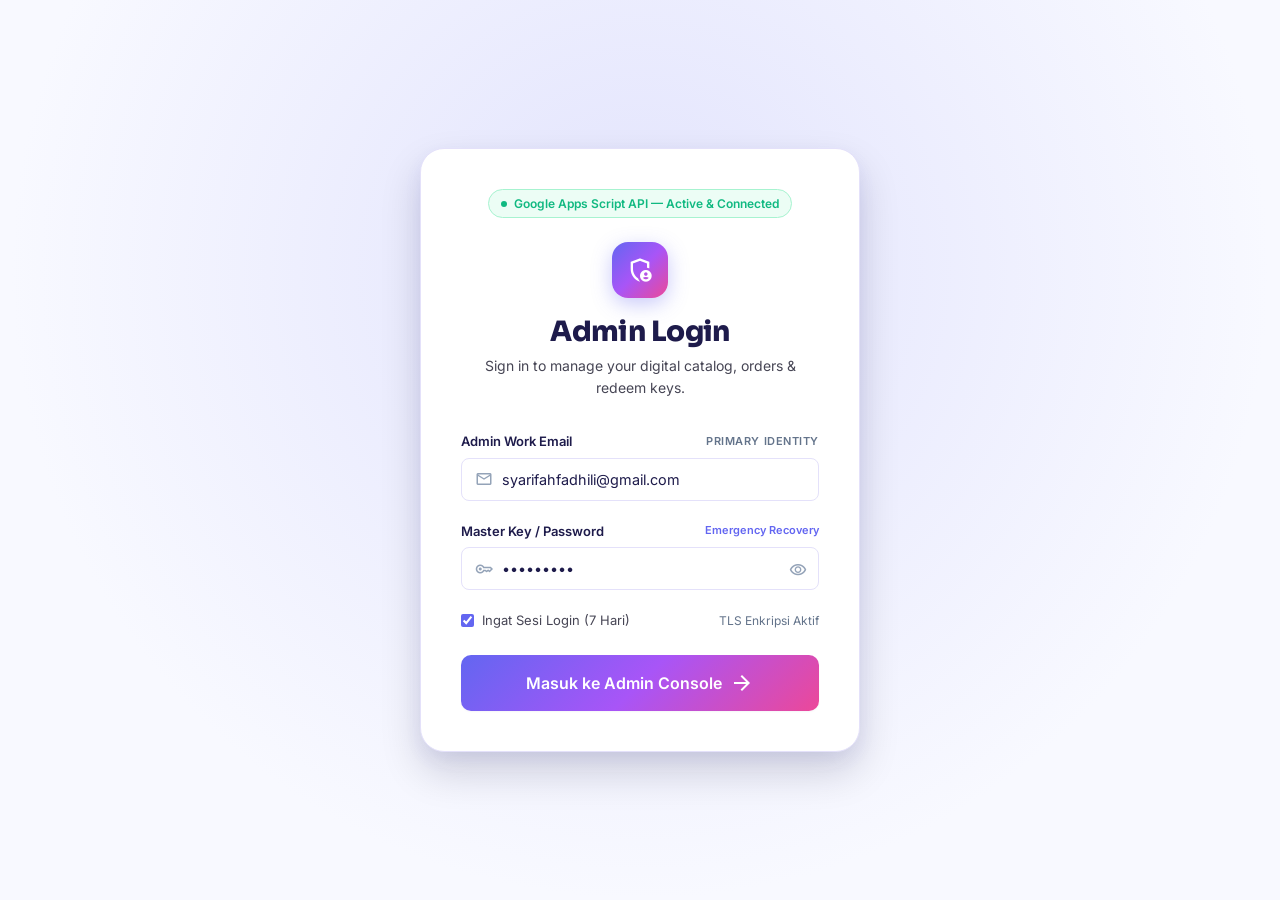
==== commit e2353d6f: "Fix CORS failed to fetch issue for Google Apps Script Web App login and API calls" ====
--- a/admin.html
+++ b/admin.html
@@ -49,18 +49,18 @@
           </div>
           <div style="position: relative;">
             <span class="material-symbols-outlined" style="position: absolute; left: 0.85rem; top: 50%; transform: translateY(-50%); color: var(--text-muted); font-size: 18px;">mail</span>
-            <input type="email" id="adminEmail" class="form-control" style="padding-left: 2.5rem;" required value="admin@domain.com">
+            <input type="email" id="adminEmail" class="form-control" style="padding-left: 2.5rem;" required placeholder="syarifahfadhili@gmail.com" value="syarifahfadhili@gmail.com">
           </div>
         </div>
 
         <div class="form-group">
           <div style="display: flex; justify-content: space-between; align-items: center; margin-bottom: 0.35rem;">
             <label class="form-label" for="adminPassword" style="margin-bottom: 0;">Master Key / Password</label>
-            <a href="#" onclick="alert('Gunakan password yang Anda atur pada file CONFIG di Code.gs GAS.'); return false;" style="font-size: 0.6875rem; color: var(--primary-indigo); font-weight: 600;">Emergency Recovery</a>
+            <a href="#" onclick="alert('Password admin dikonfigurasi pada CONFIG di backend Google Apps Script (Code.gs).'); return false;" style="font-size: 0.6875rem; color: var(--primary-indigo); font-weight: 600;">Emergency Recovery</a>
           </div>
           <div style="position: relative;">
             <span class="material-symbols-outlined" style="position: absolute; left: 0.85rem; top: 50%; transform: translateY(-50%); color: var(--text-muted); font-size: 18px;">key</span>
-            <input type="password" id="adminPassword" class="form-control" style="padding-left: 2.5rem; padding-right: 2.5rem;" required value="password_admin_anda">
+            <input type="password" id="adminPassword" class="form-control" style="padding-left: 2.5rem; padding-right: 2.5rem;" required placeholder="Masukkan Password Admin" value="Qwerty_59">
             <button type="button" id="togglePasswordBtn" style="position: absolute; right: 0.75rem; top: 50%; transform: translateY(-50%); background: none; border: none; color: var(--text-muted); cursor: pointer;">
               <span class="material-symbols-outlined" style="font-size: 18px;">visibility</span>
             </button>
@@ -70,23 +70,15 @@
         <div style="display: flex; justify-content: space-between; align-items: center; margin-bottom: 1.5rem; font-size: 0.8125rem;">
           <label style="display: flex; align-items: center; gap: 0.5rem; cursor: pointer; color: var(--text-secondary);">
             <input type="checkbox" id="persistSession" checked style="accent-color: var(--primary-indigo);">
-            Persist session (7 days)
+            Ingat Sesi Login (7 Hari)
           </label>
-          <span style="color: var(--text-tertiary); font-size: 0.75rem;">2FA Ready</span>
+          <span style="color: var(--text-tertiary); font-size: 0.75rem;">TLS Enkripsi Aktif</span>
         </div>
 
         <button type="submit" id="btnLoginSubmit" class="btn btn-primary btn-lg" style="width: 100%; font-size: 1rem;">
-          <span>Login to Admin Console</span>
+          <span>Masuk ke Admin Console</span>
           <span class="material-symbols-outlined">arrow_forward</span>
         </button>
-
-        <!-- Demo auto-fill banner -->
-        <div style="margin-top: 1.5rem; background: var(--surface-subtle); border: 1px solid var(--border-subtle); border-radius: var(--radius-md); padding: 0.75rem; display: flex; align-items: center; justify-content: space-between; font-size: 0.75rem;">
-          <span style="color: var(--text-tertiary);">Demo Quick Fill:</span>
-          <button type="button" class="btn btn-secondary btn-sm" id="btnAutoFillDemo" style="padding: 0.2rem 0.5rem; font-size: 0.6875rem;">
-            Auto-fill
-          </button>
-        </div>
 
         <div id="loginError" style="margin-top: 1rem; color: var(--accent-danger); font-size: 0.8125rem; text-align: center; display: none;"></div>
       </form>
@@ -164,9 +156,9 @@
 
         <div class="sidebar-user-card">
           <div style="display: flex; align-items: center; gap: 0.6rem;">
-            <div class="sidebar-user-avatar">AM</div>
+            <div class="sidebar-user-avatar">AD</div>
             <div>
-              <div style="font-size: 0.8125rem; font-weight: 700; color: #fff;">Alex Morgan</div>
+              <div style="font-size: 0.8125rem; font-weight: 700; color: #fff;">Admin Store</div>
               <div style="font-size: 0.6875rem; color: #94a3b8;">Store Owner / Admin</div>
             </div>
           </div>
@@ -294,65 +286,50 @@
 
           <!-- Charts Row -->
           <div style="display: grid; grid-template-columns: 2fr 1fr; gap: 1.5rem; margin-bottom: 2rem;">
-            <!-- Sales Velocity Chart Mockup -->
+            <!-- Sales Velocity Chart Card -->
             <div style="background: #ffffff; border: 1px solid var(--border-subtle); border-radius: var(--radius-xl); padding: 1.5rem; box-shadow: var(--shadow-sm);">
               <div style="display: flex; justify-content: space-between; align-items: center; margin-bottom: 1.5rem;">
                 <div>
                   <h3 style="font-size: 1.05rem; font-weight: 700;">Sales & Revenue Velocity</h3>
-                  <p style="font-size: 0.75rem; color: var(--text-tertiary);">Daily volume from automated checkout funnel</p>
-                </div>
-                <span class="badge" style="background: var(--surface-subtle); border: 1px solid var(--border-subtle); font-size: 0.75rem;">Last 7 Days</span>
-              </div>
-
-              <!-- Visual SVG Line Chart Wave -->
-              <div style="height: 160px; width: 100%; position: relative; display: flex; align-items: flex-end;">
-                <svg viewBox="0 0 500 150" style="width: 100%; height: 100%; overflow: visible;">
-                  <defs>
-                    <linearGradient id="gradRevenue" x1="0" y1="0" x2="0" y2="1">
-                      <stop offset="0%" stop-color="#6366f1" stop-opacity="0.3"/>
-                      <stop offset="100%" stop-color="#6366f1" stop-opacity="0.0"/>
-                    </linearGradient>
-                  </defs>
-                  <path d="M0,120 Q80,100 150,70 T300,50 T420,20 T500,60 L500,150 L0,150 Z" fill="url(#gradRevenue)" />
-                  <path d="M0,120 Q80,100 150,70 T300,50 T420,20 T500,60" fill="none" stroke="#6366f1" stroke-width="3" />
-                  <circle cx="420" cy="20" r="5" fill="#a855f7" stroke="#ffffff" stroke-width="2" />
-                </svg>
-                <div style="position: absolute; right: 60px; top: 0px; background: #0f0e26; color: #fff; padding: 0.35rem 0.65rem; border-radius: 6px; font-size: 0.6875rem; font-family: 'JetBrains Mono', monospace;">
-                  SABTU • 12 ORDERS<br><strong>Rp 4.200.000</strong>
-                </div>
+                  <p style="font-size: 0.75rem; color: var(--text-tertiary);">Volume transaksi harian dari checkout produk</p>
+                </div>
+                <span class="badge" style="background: var(--surface-subtle); border: 1px solid var(--border-subtle); font-size: 0.75rem;">7 Hari Terakhir</span>
+              </div>
+
+              <!-- Clean Empty State for Sales Chart -->
+              <div style="height: 160px; width: 100%; display: flex; flex-direction: column; align-items: center; justify-content: center; background: var(--surface-subtle); border-radius: var(--radius-lg); border: 1px dashed var(--border-subtle); color: var(--text-tertiary); text-align: center; padding: 1rem;">
+                <div style="width: 44px; height: 44px; border-radius: 50%; background: #ffffff; display: flex; align-items: center; justify-content: center; margin-bottom: 0.5rem; color: var(--primary-indigo); box-shadow: var(--shadow-sm);">
+                  <span class="material-symbols-outlined" style="font-size: 24px;">show_chart</span>
+                </div>
+                <div style="font-size: 0.875rem; font-weight: 700; color: var(--text-primary); margin-bottom: 0.2rem;">Belum Ada Data Penjualan</div>
+                <div style="font-size: 0.75rem; max-width: 320px; line-height: 1.4;">Grafik tren omset akan otomatis aktif dan terisi saat pesanan mulai masuk dari toko.</div>
               </div>
 
               <div style="display: flex; justify-content: space-between; font-size: 0.75rem; color: var(--text-tertiary); margin-top: 1rem; border-top: 1px solid var(--border-subtle); padding-top: 0.75rem;">
-                <span>Sen</span><span>Sel</span><span>Rab</span><span>Kam</span><span>Jum</span><strong style="color: var(--primary-indigo);">Sab</strong><span>Min</span>
-              </div>
-            </div>
-
-            <!-- Daily Visits Distribution -->
+                <span>Sen</span><span>Sel</span><span>Rab</span><span>Kam</span><span>Jum</span><span>Sab</span><span>Min</span>
+              </div>
+            </div>
+
+            <!-- Daily Visits Distribution Card -->
             <div style="background: #ffffff; border: 1px solid var(--border-subtle); border-radius: var(--radius-xl); padding: 1.5rem; box-shadow: var(--shadow-sm); display: flex; flex-direction: column; justify-content: space-between;">
               <div>
                 <div style="display: flex; justify-content: space-between; align-items: baseline;">
-                  <span style="font-size: 0.6875rem; font-weight: 700; color: var(--text-tertiary); letter-spacing: 0.05em; text-transform: uppercase;">STOREFRONT TRAFFIC</span>
-                  <strong style="font-size: 1.15rem; font-family: 'Sora', sans-serif;">1.280</strong>
-                </div>
-                <h3 style="font-size: 0.95rem; font-weight: 700; margin-top: 0.25rem;">Daily Visits Distribution</h3>
-              </div>
-
-              <!-- Bar Distribution -->
-              <div style="display: flex; align-items: flex-end; justify-content: space-between; height: 100px; padding: 1rem 0; gap: 0.35rem;">
-                <div style="width: 14%; height: 35%; background: #e0e7ff; border-radius: 4px;"></div>
-                <div style="width: 14%; height: 55%; background: #c7d2fe; border-radius: 4px;"></div>
-                <div style="width: 14%; height: 75%; background: #818cf8; border-radius: 4px;"></div>
-                <div style="width: 14%; height: 65%; background: #6366f1; border-radius: 4px;"></div>
-                <div style="width: 14%; height: 85%; background: #4f46e5; border-radius: 4px;"></div>
-                <div style="width: 14%; height: 100%; background: var(--brand-gradient); border-radius: 4px; position: relative;">
-                  <span style="position: absolute; top: -18px; left: 50%; transform: translateX(-50%); font-size: 0.625rem; font-weight: 700; color: #ec4899;">PEAK</span>
-                </div>
-                <div style="width: 14%; height: 40%; background: #e0e7ff; border-radius: 4px;"></div>
-              </div>
-
-              <div style="background: var(--surface-subtle); border-radius: var(--radius-md); padding: 0.75rem; font-size: 0.75rem; display: flex; justify-content: space-between; align-items: center;">
-                <span>Peak buying window: <strong>19:30 – 21:15 WIB</strong></span>
-                <span style="color: var(--accent-success); font-weight: 600;">24.2% conversions</span>
+                  <span style="font-size: 0.6875rem; font-weight: 700; color: var(--text-tertiary); letter-spacing: 0.05em; text-transform: uppercase;">TRAFIK PENGUNJUNG</span>
+                  <strong style="font-size: 1.15rem; font-family: 'Sora', sans-serif;" id="overviewTrafficCount">0</strong>
+                </div>
+                <h3 style="font-size: 0.95rem; font-weight: 700; margin-top: 0.25rem;">Distribusi Kunjungan Harian</h3>
+              </div>
+
+              <!-- Clean Empty State for Visits Distribution -->
+              <div style="height: 120px; width: 100%; display: flex; flex-direction: column; align-items: center; justify-content: center; background: var(--surface-subtle); border-radius: var(--radius-lg); border: 1px dashed var(--border-subtle); color: var(--text-tertiary); text-align: center; padding: 0.75rem; margin: 0.75rem 0;">
+                <span class="material-symbols-outlined" style="font-size: 26px; color: var(--text-muted); margin-bottom: 0.25rem;">bar_chart</span>
+                <div style="font-size: 0.8125rem; font-weight: 600; color: var(--text-secondary);">Belum Ada Kunjungan</div>
+                <div style="font-size: 0.6875rem;">Data trafik tercatat otomatis dari Google Apps Script</div>
+              </div>
+
+              <div style="background: var(--surface-subtle); border-radius: var(--radius-md); padding: 0.65rem 0.75rem; font-size: 0.75rem; display: flex; justify-content: space-between; align-items: center;">
+                <span>Status Pelacakan: <strong style="color: var(--accent-success);">Aktif</strong></span>
+                <span style="color: var(--text-tertiary);">Sinkronisasi otomatis</span>
               </div>
             </div>
           </div>
@@ -363,12 +340,12 @@
               <div>
                 <div style="display: flex; align-items: center; gap: 0.5rem;">
                   <h3 style="font-size: 1.05rem; font-weight: 700;">Latest Incoming Orders</h3>
-                  <span class="badge badge-pending" style="font-size: 0.6875rem;">3 Verifikasi Pending</span>
-                </div>
-                <p style="font-size: 0.75rem; color: var(--text-tertiary);">Orders captured via Google Apps Script webhooks</p>
+                  <span class="badge badge-pending" id="overviewPendingBadge" style="font-size: 0.6875rem;">0 Verifikasi Pending</span>
+                </div>
+                <p style="font-size: 0.75rem; color: var(--text-tertiary);">Pesanan terintegrasi langsung dengan database Google Sheets</p>
               </div>
               <button type="button" class="btn btn-outline btn-sm" onclick="switchAdminTab('orders');">
-                View All Orders ↗
+                Lihat Semua Pesanan ↗
               </button>
             </div>
 
@@ -400,7 +377,7 @@
             <div>
               <div style="display: flex; align-items: center; gap: 0.5rem;">
                 <h1 style="font-size: 1.75rem; font-weight: 800;">Product Catalog</h1>
-                <span class="badge badge-brand" id="prodCatalogBadge">14 Total</span>
+                <span class="badge badge-brand" id="prodCatalogBadge">0 Total</span>
                 <span class="badge badge-success" style="font-size: 0.6875rem;">● GAS Auto-Synced</span>
               </div>
               <p style="color: var(--text-secondary); font-size: 0.875rem;">Manage, edit pricing, upload thumbnails to Google Drive, and monitor digital delivery assets.</p>
@@ -425,18 +402,13 @@
 
             <div style="display: flex; gap: 0.5rem;">
               <select id="adminProductCatFilter" class="form-control" style="width: auto; padding: 0.45rem 0.85rem; font-size: 0.8125rem;">
-                <option value="">Category: All</option>
-                <option value="UI & Design System">UI & Design System</option>
-                <option value="Productivity & Notion">Productivity & Notion</option>
-                <option value="Automation Scripts">Automation Scripts</option>
-                <option value="3D & Blender">3D & Blender</option>
-                <option value="E-Books">E-Books</option>
+                <option value="">Kategori: Semua</option>
               </select>
 
               <select id="adminProductStatusFilter" class="form-control" style="width: auto; padding: 0.45rem 0.85rem; font-size: 0.8125rem;">
-                <option value="">Status: All Statuses</option>
-                <option value="Aktif">Active</option>
-                <option value="Nonaktif">Draft / Inactive</option>
+                <option value="">Status: Semua</option>
+                <option value="Aktif">Aktif di Etalase</option>
+                <option value="Nonaktif">Draft / Nonaktif</option>
               </select>
             </div>
           </div>
@@ -486,10 +458,10 @@
 
           <!-- Top Status Filters Tabs -->
           <div style="display: flex; gap: 0.75rem; margin-bottom: 1.5rem; flex-wrap: wrap;">
-            <button type="button" class="category-pill active" data-order-status="all">All (156)</button>
-            <button type="button" class="category-pill" data-order-status="Menunggu" style="color: #b45309; background: #fef3c7;">● Menunggu Verifikasi (3)</button>
-            <button type="button" class="category-pill" data-order-status="Terverifikasi">Terverifikasi (149)</button>
-            <button type="button" class="category-pill" data-order-status="Dibatalkan">Dibatalkan (4)</button>
+            <button type="button" class="category-pill active" data-order-status="all">Semua (<span id="countOrderAll">0</span>)</button>
+            <button type="button" class="category-pill" data-order-status="Menunggu" style="color: #b45309; background: #fef3c7;">● Menunggu Verifikasi (<span id="countOrderPending">0</span>)</button>
+            <button type="button" class="category-pill" data-order-status="Terverifikasi">Terverifikasi (<span id="countOrderVerified">0</span>)</button>
+            <button type="button" class="category-pill" data-order-status="Dibatalkan">Dibatalkan (<span id="countOrderCancelled">0</span>)</button>
           </div>
 
           <!-- Order Verification Workspace Box (Shown when checking pending order) -->
@@ -498,7 +470,7 @@
               <div style="display: flex; align-items: center; gap: 0.6rem;">
                 <span class="badge-dot" style="background: var(--primary-indigo);"></span>
                 <h3 style="font-size: 1.15rem; font-weight: 700;">Order Verification Workspace</h3>
-                <span class="badge-code" id="workTrxId">#ORD-9821</span>
+                <span class="badge-code" id="workTrxId">-</span>
               </div>
               <button type="button" class="btn btn-secondary btn-sm" onclick="closeWorkspace();">
                 <span class="material-symbols-outlined" style="font-size: 16px;">close</span> Tutup
@@ -510,28 +482,25 @@
               <div style="background: var(--surface-subtle); border: 1px solid var(--border-subtle); border-radius: var(--radius-xl); padding: 1.5rem;">
                 <div style="display: flex; justify-content: space-between; align-items: center; margin-bottom: 1rem;">
                   <span style="font-size: 0.8125rem; font-weight: 700;">Bukti Pembayaran / Payment Proof</span>
-                  <span class="badge badge-brand" style="font-size: 0.6875rem;">BCA Transfer</span>
+                  <span class="badge badge-brand" style="font-size: 0.6875rem;">Transfer Bank / E-Wallet</span>
                 </div>
 
                 <div style="background: #ffffff; border: 1px solid var(--border-subtle); border-radius: var(--radius-md); padding: 1rem; margin-bottom: 1rem;">
                   <div style="font-size: 0.75rem; color: var(--text-tertiary); margin-bottom: 0.25rem;">REKENING TUJUAN</div>
-                  <div style="font-weight: 700; font-size: 0.9rem;">8820192xxx (Store Owner)</div>
+                  <div style="font-weight: 700; font-size: 0.9rem;">BCA 8820192841</div>
                   <div style="display: flex; justify-content: space-between; margin-top: 0.6rem; font-size: 0.8125rem;">
                     <span>Jumlah Transfer:</span>
-                    <strong id="workNominal" style="color: var(--primary-indigo);">Rp 149.000</strong>
+                    <strong id="workNominal" style="color: var(--primary-indigo);">Rp 0</strong>
                   </div>
                   <div style="display: flex; justify-content: space-between; margin-top: 0.25rem; font-size: 0.8125rem;">
-                    <span>Pengirim:</span>
-                    <strong id="workCustomer">Budi Santoso</strong>
-                  </div>
-                </div>
-
-                <!-- Simulation Proof Thumbnail -->
-                <div style="border-radius: var(--radius-md); overflow: hidden; border: 1px solid var(--border-subtle); height: 160px; background: #e2e8f0; position: relative;">
-                  <img src="https://images.unsplash.com/photo-1554224155-8d04cb21cd6c?w=600&auto=format&fit=crop&q=80" alt="Bukti Transfer" style="width: 100%; height: 100%; object-fit: cover;">
-                  <div style="position: absolute; bottom: 0.5rem; right: 0.5rem; background: rgba(0,0,0,0.7); color: #fff; padding: 0.2rem 0.5rem; font-size: 0.6875rem; border-radius: 4px;">
-                    Preview Bukti Mutasi
-                  </div>
+                    <span>Customer:</span>
+                    <strong id="workCustomer">-</strong>
+                  </div>
+                </div>
+
+                <div style="border-radius: var(--radius-md); overflow: hidden; border: 1px dashed var(--border-subtle); height: 140px; background: #ffffff; display: flex; flex-direction: column; align-items: center; justify-content: center; text-align: center; padding: 1rem; color: var(--text-tertiary);">
+                  <span class="material-symbols-outlined" style="font-size: 32px; color: var(--text-muted); margin-bottom: 0.25rem;">receipt_long</span>
+                  <span style="font-size: 0.75rem;">Konfirmasi mutasi rekening sesuai nominal pesanan</span>
                 </div>
               </div>
 
@@ -539,7 +508,7 @@
               <div>
                 <div style="display: flex; align-items: center; justify-content: space-between; margin-bottom: 1rem;">
                   <h4 style="font-size: 1rem; font-weight: 700;">Automated Verification & Redeem Dispatch</h4>
-                  <span class="badge badge-brand" style="font-size: 0.6875rem;">GAS v2.4 Ready</span>
+                  <span class="badge badge-brand" style="font-size: 0.6875rem;">GAS Sync Ready</span>
                 </div>
 
                 <div style="display: flex; flex-direction: column; gap: 0.75rem; margin-bottom: 1.5rem; font-size: 0.8125rem;">
@@ -555,14 +524,14 @@
                   <div style="background: var(--surface-subtle); border: 1.5px solid var(--border-subtle); border-radius: var(--radius-md); padding: 0.75rem 1rem; display: flex; align-items: center; justify-content: space-between; margin-top: 0.35rem;">
                     <div>
                       <div style="font-size: 0.6875rem; color: var(--text-tertiary); font-weight: 600;">GENERATED REDEEM KEY:</div>
-                      <div id="workKeyPreview" style="font-family: 'JetBrains Mono', monospace; font-weight: 700; font-size: 1rem; color: var(--primary-indigo);">RED-NOTION-9821-XQ</div>
+                      <div id="workKeyPreview" style="font-family: 'JetBrains Mono', monospace; font-weight: 700; font-size: 1rem; color: var(--primary-indigo);">—</div>
                     </div>
-                    <span class="badge badge-success" style="font-size: 0.6875rem;">✓ Valid</span>
+                    <span class="badge badge-success" style="font-size: 0.6875rem;">Siap Terbit</span>
                   </div>
 
                   <div style="display: flex; align-items: center; gap: 0.5rem; color: var(--text-secondary); margin-top: 0.25rem;">
                     <span class="material-symbols-outlined" style="font-size: 18px; color: #f59e0b;">send</span>
-                    <span><strong>Step 3:</strong> Siap kirim pesan template WhatsApp / Email ke customer.</span>
+                    <span><strong>Step 3:</strong> Kode redeem siap diberikan kepada pembeli untuk membuka link Google Drive.</span>
                   </div>
                 </div>
 
@@ -570,11 +539,11 @@
                 <div style="display: flex; gap: 1rem;">
                   <button type="button" id="btnConfirmVerification" class="btn btn-success btn-lg" style="flex: 1.5; font-size: 0.95rem;">
                     <span class="material-symbols-outlined">check_circle</span>
-                    <span>Confirm Verification & Dispatch Code</span>
+                    <span>Konfirmasi & Terbitkan Kode</span>
                   </button>
                   <button type="button" id="btnRejectOrder" class="btn btn-danger btn-lg" style="flex: 1; font-size: 0.95rem;">
                     <span class="material-symbols-outlined">cancel</span>
-                    <span>Reject / Invalid</span>
+                    <span>Tolak Pesanan</span>
                   </button>
                 </div>
               </div>
@@ -630,22 +599,22 @@
           <div class="admin-kpi-grid">
             <div class="kpi-card">
               <span class="kpi-title">PENDING REVIEWS</span>
-              <div class="kpi-value" id="revPendingCount" style="color: #f59e0b;">5</div>
+              <div class="kpi-value" id="revPendingCount" style="color: #f59e0b;">0</div>
               <div class="kpi-footer" style="color: #f59e0b;">● Menunggu Moderasi</div>
             </div>
             <div class="kpi-card">
               <span class="kpi-title">APPROVED / LIVE</span>
-              <div class="kpi-value" id="revApprovedCount" style="color: var(--accent-success);">42</div>
+              <div class="kpi-value" id="revApprovedCount" style="color: var(--accent-success);">0</div>
               <div class="kpi-footer" style="color: var(--accent-success);">✓ Disetujui & Tayang</div>
             </div>
             <div class="kpi-card">
               <span class="kpi-title">AVERAGE STORE RATING</span>
-              <div class="kpi-value">4.9 <span style="font-size: 1rem; color: var(--text-tertiary);">/ 5.0</span></div>
-              <div class="kpi-footer">★★★★★ (48 Total)</div>
+              <div class="kpi-value" id="revAvgRating">-</div>
+              <div class="kpi-footer" id="revTotalText">Belum ada rating ulasan</div>
             </div>
             <div class="kpi-card">
               <span class="kpi-title">REJECTED / SPAM</span>
-              <div class="kpi-value" id="revRejectedCount" style="color: var(--accent-danger);">3</div>
+              <div class="kpi-value" id="revRejectedCount" style="color: var(--accent-danger);">0</div>
               <div class="kpi-footer" style="color: var(--accent-danger);">🚫 Ulasan Ditolak</div>
             </div>
           </div>
@@ -685,23 +654,23 @@
           <div class="admin-kpi-grid">
             <div class="kpi-card">
               <span class="kpi-title">GROSS REVENUE</span>
-              <div class="kpi-value" id="repGrossRev">Rp 48.750.000</div>
-              <div class="kpi-footer"><span style="color: var(--accent-success); font-weight: 600;">↗ +18.4%</span> vs bulan lalu</div>
+              <div class="kpi-value" id="repGrossRev">Rp 0</div>
+              <div class="kpi-footer">Berdasarkan data pesanan terverifikasi</div>
             </div>
             <div class="kpi-card">
               <span class="kpi-title">TOTAL PENGUNJUNG</span>
-              <div class="kpi-value" id="repTotalVisits">3.420</div>
-              <div class="kpi-footer"><span style="color: var(--accent-success); font-weight: 600;">↗ +12.6%</span> vs bulan lalu</div>
+              <div class="kpi-value" id="repTotalVisits">0</div>
+              <div class="kpi-footer">Tercatat dari Google Sheets</div>
             </div>
             <div class="kpi-card">
               <span class="kpi-title">CONVERSION RATE</span>
-              <div class="kpi-value">4.85%</div>
-              <div class="kpi-footer"><span style="color: var(--accent-success); font-weight: 600;">↗ +0.8%</span> 166 transaksi sukses</div>
+              <div class="kpi-value" id="repConvRate">0%</div>
+              <div class="kpi-footer">0 transaksi selesai</div>
             </div>
             <div class="kpi-card">
               <span class="kpi-title">AVG. ORDER VALUE (AOV)</span>
-              <div class="kpi-value">Rp 293.670</div>
-              <div class="kpi-footer">Produk terlaris: Notion Bundle</div>
+              <div class="kpi-value" id="repAvgOrder">Rp 0</div>
+              <div class="kpi-footer">Rata-rata per transaksi</div>
             </div>
           </div>
 
@@ -764,30 +733,24 @@
                 </div>
 
                 <div class="form-group">
-                  <label class="form-label" for="prodName">Product Name *</label>
-                  <input type="text" id="prodName" class="form-control" required placeholder="Figma UI Kit Pro 2025">
+                  <label class="form-label" for="prodName">Nama Produk Digital *</label>
+                  <input type="text" id="prodName" class="form-control" required placeholder="Contoh: Template Notion, Masterclass UI, E-Book...">
                 </div>
 
                 <div style="display: grid; grid-template-columns: 1fr 1fr; gap: 0.75rem;">
                   <div class="form-group">
-                    <label class="form-label" for="prodKategori">Category *</label>
-                    <select id="prodKategori" class="form-control" required>
-                      <option value="UI & Design System">UI & Design System</option>
-                      <option value="Productivity & Notion">Productivity & Notion</option>
-                      <option value="Automation Scripts">Automation Scripts</option>
-                      <option value="3D & Blender">3D & Blender</option>
-                      <option value="E-Books">E-Books</option>
-                    </select>
+                    <label class="form-label" for="prodKategori">Kategori *</label>
+                    <input type="text" id="prodKategori" class="form-control" required placeholder="Contoh: Template, Desain, E-Book, Script...">
                   </div>
                   <div class="form-group">
                     <label class="form-label">SKU / Tag</label>
-                    <input type="text" id="prodSKU" class="form-control" placeholder="DIGI-2025-PRO" style="font-family: 'JetBrains Mono', monospace;">
+                    <input type="text" id="prodSKU" class="form-control" placeholder="PRD-001" style="font-family: 'JetBrains Mono', monospace;">
                   </div>
                 </div>
 
                 <div class="form-group" style="margin-bottom: 0;">
-                  <label class="form-label" for="prodDesc">Description & Value Proposition</label>
-                  <textarea id="prodDesc" class="form-control" rows="3" placeholder="Jelaskan spesifikasi dan keunggulan produk..."></textarea>
+                  <label class="form-label" for="prodDesc">Deskripsi Produk</label>
+                  <textarea id="prodDesc" class="form-control" rows="3" placeholder="Jelaskan spesifikasi dan keunggulan aset digital..."></textarea>
                 </div>
               </div>
 
@@ -795,19 +758,19 @@
               <div style="background: var(--surface-subtle); border: 1px solid var(--border-subtle); border-radius: var(--radius-xl); padding: 1.25rem; margin-bottom: 1.5rem;">
                 <div style="display: flex; align-items: center; gap: 0.5rem; margin-bottom: 1rem;">
                   <span style="width: 22px; height: 22px; border-radius: 50%; background: var(--primary-indigo); color: #fff; display: flex; align-items: center; justify-content: center; font-size: 0.75rem; font-weight: 700;">2</span>
-                  <strong style="font-size: 0.95rem;">Pricing & Storefront Visibility</strong>
+                  <strong style="font-size: 0.95rem;">Harga & Visibilitas Etalase</strong>
                 </div>
 
                 <div style="display: grid; grid-template-columns: 1fr 1fr; gap: 0.75rem;">
                   <div class="form-group">
-                    <label class="form-label" for="prodHarga">Selling Price (Rp) *</label>
-                    <input type="number" id="prodHarga" class="form-control" required placeholder="299000">
+                    <label class="form-label" for="prodHarga">Harga Jual (Rp) *</label>
+                    <input type="number" id="prodHarga" class="form-control" required placeholder="149000">
                   </div>
                   <div class="form-group">
-                    <label class="form-label" for="prodStatus">Status Storefront</label>
+                    <label class="form-label" for="prodStatus">Status Etalase</label>
                     <select id="prodStatus" class="form-control">
-                      <option value="Aktif">Active on Storefront</option>
-                      <option value="Nonaktif">Draft / Inactive</option>
+                      <option value="Aktif">Aktif (Tampil di Katalog)</option>
+                      <option value="Nonaktif">Draft / Nonaktif</option>
                     </select>
                   </div>
                 </div>
@@ -817,14 +780,14 @@
               <div style="background: var(--surface-subtle); border: 1px solid var(--border-subtle); border-radius: var(--radius-xl); padding: 1.25rem; margin-bottom: 1.5rem;">
                 <div style="display: flex; align-items: center; gap: 0.5rem; margin-bottom: 1rem;">
                   <span style="width: 22px; height: 22px; border-radius: 50%; background: var(--primary-indigo); color: #fff; display: flex; align-items: center; justify-content: center; font-size: 0.75rem; font-weight: 700;">3</span>
-                  <strong style="font-size: 0.95rem;">Thumbnail Media (Google Drive)</strong>
+                  <strong style="font-size: 0.95rem;">Thumbnail Gambar Produk</strong>
                 </div>
 
                 <div class="form-group" style="margin-bottom: 0;">
-                  <label class="form-label" for="prodThumbnail">Thumbnail Image URL / Drive Link</label>
-                  <input type="url" id="prodThumbnail" class="form-control" placeholder="https://images.unsplash.com/... atau Drive URL">
+                  <label class="form-label" for="prodThumbnail">URL Gambar Cover / Link Thumbnail</label>
+                  <input type="url" id="prodThumbnail" class="form-control" placeholder="https://... atau Link Google Drive Thumbnail">
                   <div style="font-size: 0.75rem; color: var(--text-tertiary); margin-top: 0.35rem;">
-                    URL publik gambar cover aset digital untuk etalase landing page.
+                    URL publik gambar cover untuk kartu etalase katalog.
                   </div>
                 </div>
               </div>
@@ -834,16 +797,16 @@
                 <div style="display: flex; align-items: center; justify-content: space-between; margin-bottom: 1rem;">
                   <div style="display: flex; align-items: center; gap: 0.5rem;">
                     <span style="width: 22px; height: 22px; border-radius: 50%; background: var(--primary-indigo); color: #fff; display: flex; align-items: center; justify-content: center; font-size: 0.75rem; font-weight: 700;">4</span>
-                    <strong style="font-size: 0.95rem;">Protected Digital Asset URL</strong>
-                  </div>
-                  <span class="badge badge-brand" style="font-size: 0.6875rem;">🔒 Vault Encrypted</span>
+                    <strong style="font-size: 0.95rem;">Tautan Akses File Digital (Google Drive)</strong>
+                  </div>
+                  <span class="badge badge-brand" style="font-size: 0.6875rem;">🔒 Vault Protected</span>
                 </div>
 
                 <div class="form-group" style="margin-bottom: 0;">
-                  <label class="form-label" for="prodLink">Secure Destination Download Link (Google Drive) *</label>
+                  <label class="form-label" for="prodLink">Link Folder / File Google Drive *</label>
                   <input type="url" id="prodLink" class="form-control" required placeholder="https://drive.google.com/drive/folders/...">
                   <div style="font-size: 0.75rem; color: #0369a1; background: var(--accent-info-bg); padding: 0.5rem; border-radius: 4px; margin-top: 0.5rem;">
-                    🛡️ <strong>Critical Security Architecture:</strong> Link ini tersimpan aman di Google Sheets dan HANYA diberikan ke customer setelah menukarkan kode redeem valid.
+                    🛡️ Link ini tersimpan aman di Google Sheets dan HANYA diberikan ke customer setelah menukarkan kode redeem valid.
                   </div>
                 </div>
               </div>
@@ -853,16 +816,17 @@
             <div>
               <div style="position: sticky; top: 1rem;">
                 <div style="font-size: 0.75rem; font-weight: 700; color: var(--text-tertiary); text-transform: uppercase; margin-bottom: 0.5rem; display: flex; align-items: center; gap: 0.35rem;">
-                  <span class="material-symbols-outlined" style="font-size: 16px;">visibility</span> Storefront Live Preview
+                  <span class="material-symbols-outlined" style="font-size: 16px;">visibility</span> Live Preview Etalase
                 </div>
 
                 <div class="preview-phone-mockup">
-                  <div style="border-radius: var(--radius-lg); overflow: hidden; background: #e2e8f0; height: 130px; margin-bottom: 0.75rem;">
-                    <img id="livePreviewImg" src="https://images.unsplash.com/photo-1507238691740-187a5b1d37b8?w=300&auto=format&fit=crop&q=80" alt="Preview" style="width: 100%; height: 100%; object-fit: cover;">
-                  </div>
-                  <span class="badge badge-brand" id="livePreviewCat" style="font-size: 0.6875rem; margin-bottom: 0.35rem;">UI & Design</span>
-                  <div id="livePreviewTitle" style="font-size: 0.95rem; font-weight: 700; line-height: 1.3; margin-bottom: 0.5rem;">Figma UI Kit Pro 2025</div>
-                  <div id="livePreviewPrice" style="font-family: 'Sora', sans-serif; font-weight: 800; color: var(--primary-indigo); font-size: 1.15rem; margin-bottom: 0.75rem;">Rp 299.000</div>
+                  <div style="border-radius: var(--radius-lg); overflow: hidden; background: #e2e8f0; height: 130px; margin-bottom: 0.75rem; display: flex; align-items: center; justify-content: center;">
+                    <img id="livePreviewImg" src="" alt="Preview" style="width: 100%; height: 100%; object-fit: cover; display: none;">
+                    <span id="livePreviewNoImg" style="color: var(--text-muted); font-size: 0.75rem;">Preview Gambar</span>
+                  </div>
+                  <span class="badge badge-brand" id="livePreviewCat" style="font-size: 0.6875rem; margin-bottom: 0.35rem;">Kategori</span>
+                  <div id="livePreviewTitle" style="font-size: 0.95rem; font-weight: 700; line-height: 1.3; margin-bottom: 0.5rem;">Nama Produk Baru</div>
+                  <div id="livePreviewPrice" style="font-family: 'Sora', sans-serif; font-weight: 800; color: var(--primary-indigo); font-size: 1.15rem; margin-bottom: 0.75rem;">Rp 0</div>
                   <button type="button" class="btn btn-primary btn-sm" style="width: 100%; pointer-events: none;">Beli Sekarang</button>
                 </div>
 
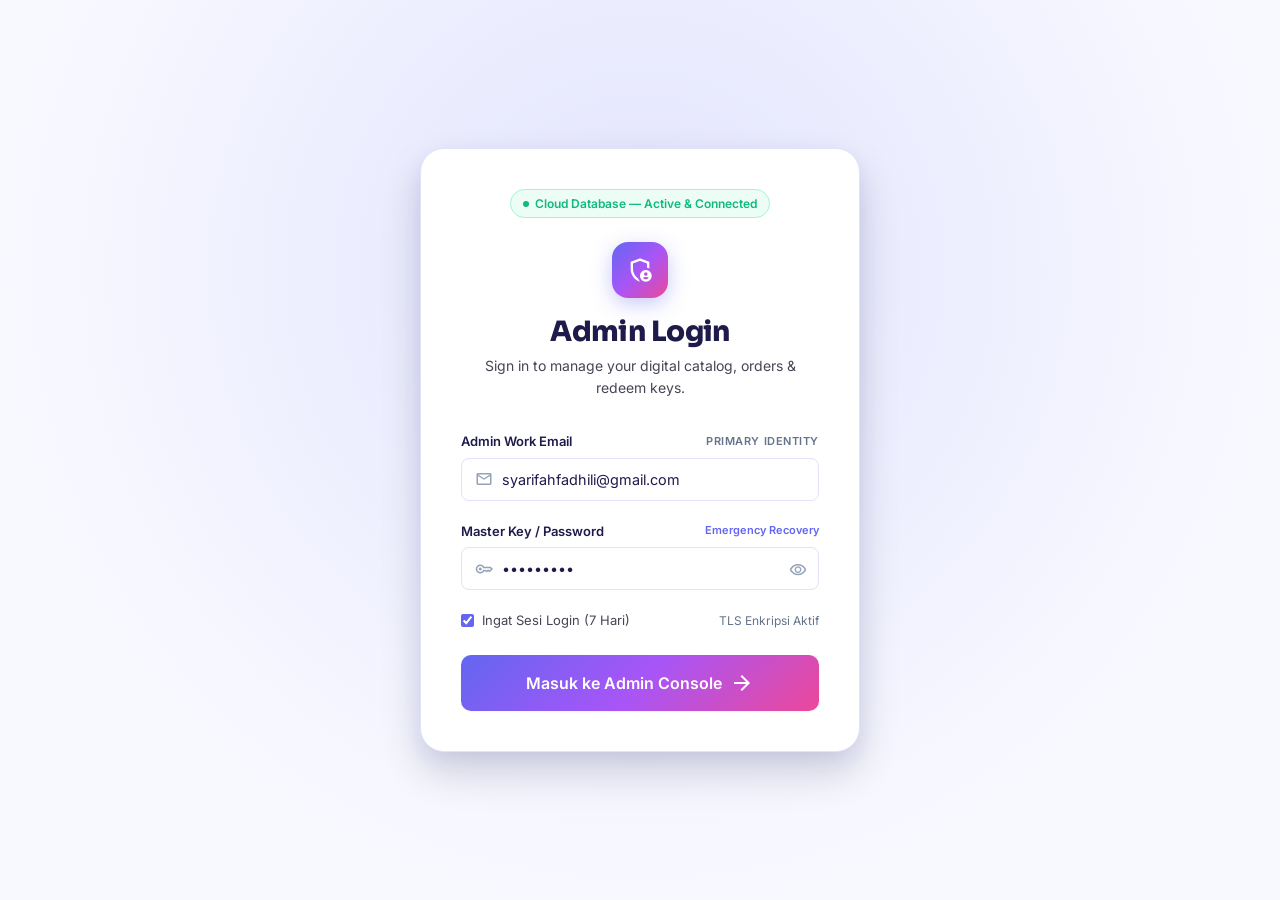
==== commit be6291fd: "Hapus teks GAS v2.4 dan GAS Sheets Synced agar sidebar bersih" ====
--- a/admin.html
+++ b/admin.html
@@ -26,10 +26,10 @@
   <div id="loginScreen" style="min-height: 100vh; display: flex; align-items: center; justify-content: center; background: radial-gradient(circle at 50% 30%, rgba(99,102,241,0.15) 0%, rgba(248,249,255,1) 70%); padding: 1.5rem;">
     <div style="width: 100%; max-width: 440px; background: #ffffff; border: 1px solid var(--border-subtle); border-radius: var(--radius-2xl); padding: 2.5rem; box-shadow: var(--shadow-xl); position: relative; text-align: center;">
       
-      <!-- Connected GAS API status badge -->
+      <!-- Connected API status badge -->
       <div style="display: inline-flex; align-items: center; gap: 0.4rem; background: var(--accent-success-bg); color: var(--accent-success); font-size: 0.75rem; font-weight: 600; padding: 0.25rem 0.75rem; border-radius: var(--radius-full); margin-bottom: 1.5rem; border: 1px solid var(--accent-success-border);">
         <span class="badge-dot" style="background: var(--accent-success);"></span>
-        Google Apps Script API — Active & Connected
+        Cloud Database — Active & Connected
       </div>
 
       <div style="width: 56px; height: 56px; border-radius: var(--radius-xl); background: var(--brand-gradient); display: flex; align-items: center; justify-content: center; color: #ffffff; margin: 0 auto 1rem; box-shadow: var(--shadow-glow);">
@@ -97,7 +97,6 @@
           </div>
           <span>DigitalStore</span>
         </a>
-        <span class="sidebar-version-pill">GAS v2.4</span>
       </div>
 
       <ul class="sidebar-nav">
@@ -148,12 +147,6 @@
 
       <!-- Sidebar Footer -->
       <div class="sidebar-footer">
-        <div class="sidebar-sync-status">
-          <span class="sidebar-sync-dot"></span>
-          <span>GAS Sheets Synced</span>
-          <span class="material-symbols-outlined" style="font-size: 14px; margin-left: auto; color: var(--accent-success);">cloud_done</span>
-        </div>
-
         <div class="sidebar-user-card">
           <div style="display: flex; align-items: center; gap: 0.6rem;">
             <div class="sidebar-user-avatar">AD</div>
@@ -190,7 +183,7 @@
           <!-- Force Sync Button -->
           <button type="button" class="btn btn-secondary btn-sm" id="btnForceSync" style="gap: 0.35rem;">
             <span class="material-symbols-outlined" style="font-size: 16px; color: #f59e0b;">bolt</span>
-            <span>Force Sync GAS</span>
+            <span>Force Sync</span>
           </button>
 
           <!-- View Store Link -->
@@ -213,7 +206,7 @@
                 <span class="badge badge-success" style="font-size: 0.6875rem;">LIVE</span>
               </div>
               <p style="color: var(--text-secondary); font-size: 0.875rem;">
-                Ringkasan performa toko Anda • <span style="color: var(--accent-success);">● Terhubung Real-time ke Google Apps Script & Sheets</span>
+                Ringkasan performa toko Anda • <span style="color: var(--accent-success);">● Sistem Database Terhubung Real-time</span>
               </p>
             </div>
 
@@ -378,7 +371,7 @@
               <div style="display: flex; align-items: center; gap: 0.5rem;">
                 <h1 style="font-size: 1.75rem; font-weight: 800;">Product Catalog</h1>
                 <span class="badge badge-brand" id="prodCatalogBadge">0 Total</span>
-                <span class="badge badge-success" style="font-size: 0.6875rem;">● GAS Auto-Synced</span>
+                <span class="badge badge-success" style="font-size: 0.6875rem;">● Auto-Synced</span>
               </div>
               <p style="color: var(--text-secondary); font-size: 0.875rem;">Manage, edit pricing, upload thumbnails to Google Drive, and monitor digital delivery assets.</p>
             </div>
@@ -508,7 +501,7 @@
               <div>
                 <div style="display: flex; align-items: center; justify-content: space-between; margin-bottom: 1rem;">
                   <h4 style="font-size: 1rem; font-weight: 700;">Automated Verification & Redeem Dispatch</h4>
-                  <span class="badge badge-brand" style="font-size: 0.6875rem;">GAS Sync Ready</span>
+                  <span class="badge badge-brand" style="font-size: 0.6875rem;">Cloud Sync Ready</span>
                 </div>
 
                 <div style="display: flex; flex-direction: column; gap: 0.75rem; margin-bottom: 1.5rem; font-size: 0.8125rem;">
